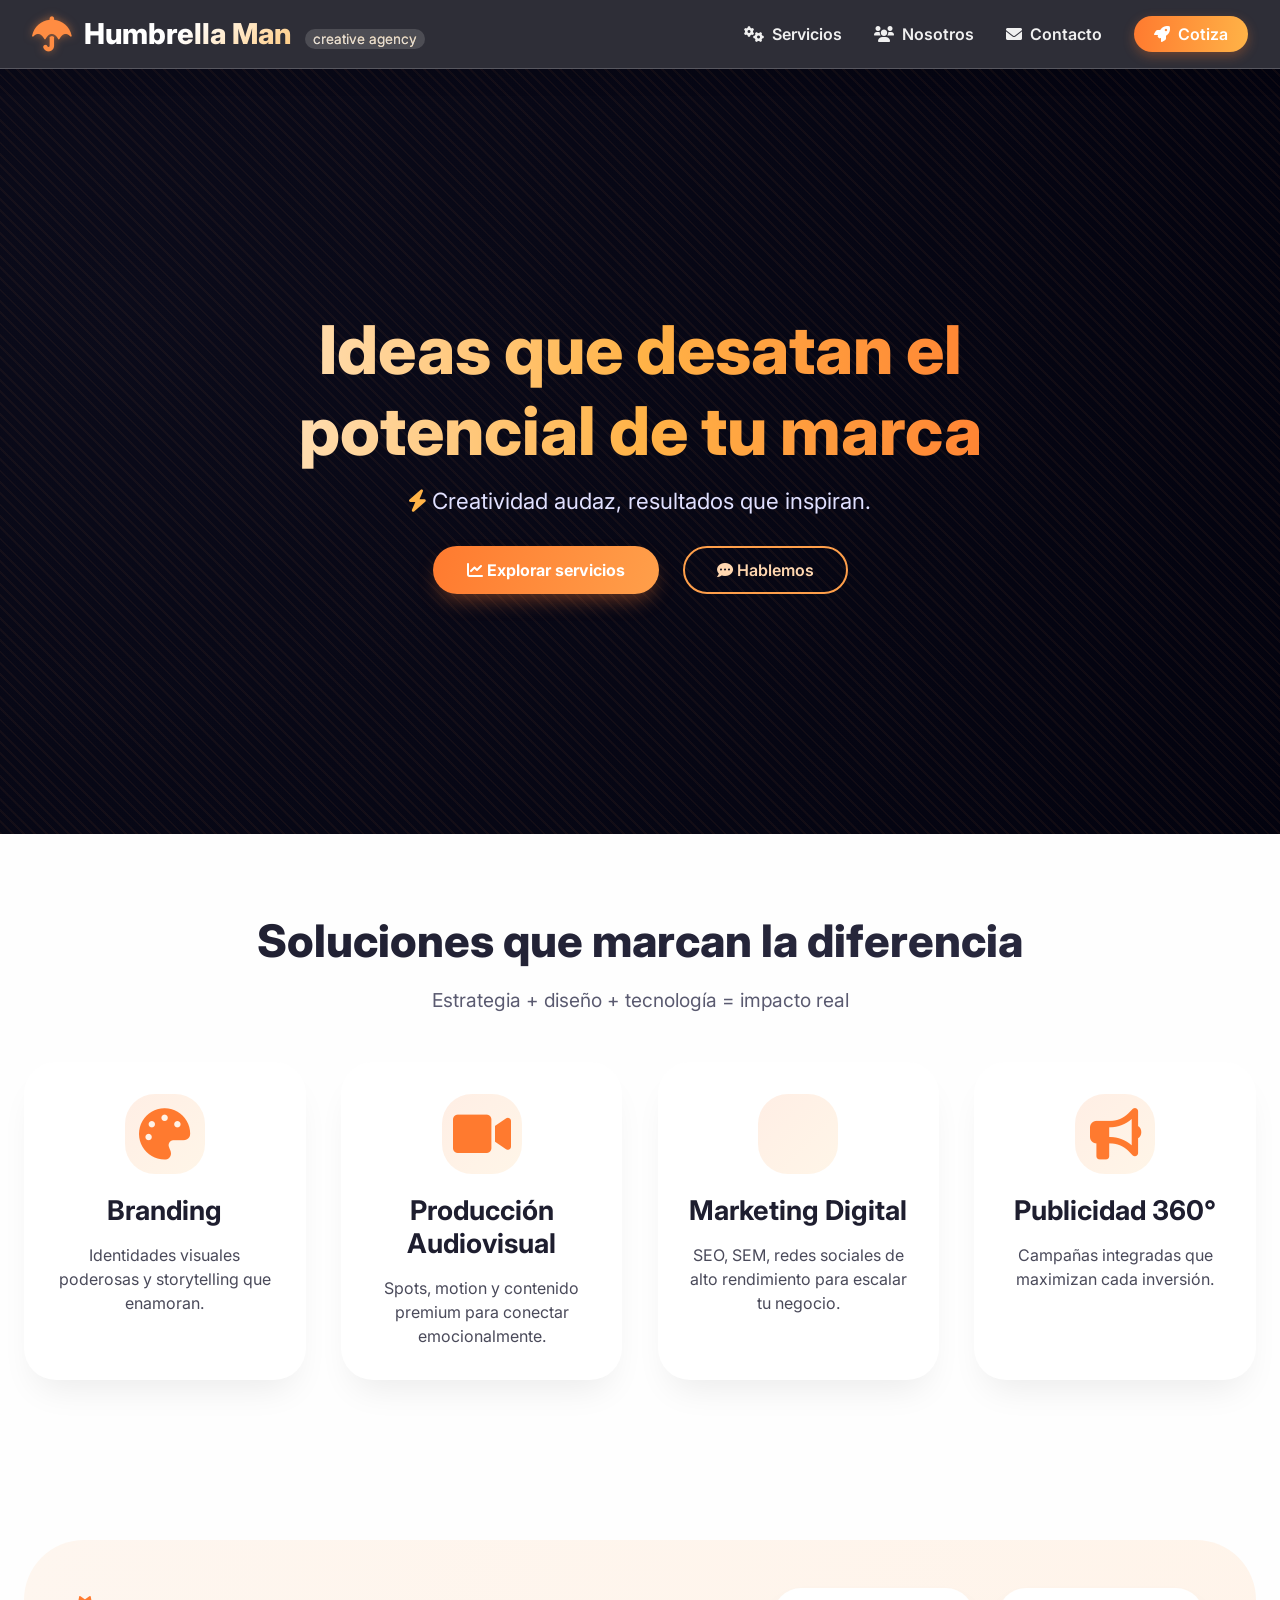
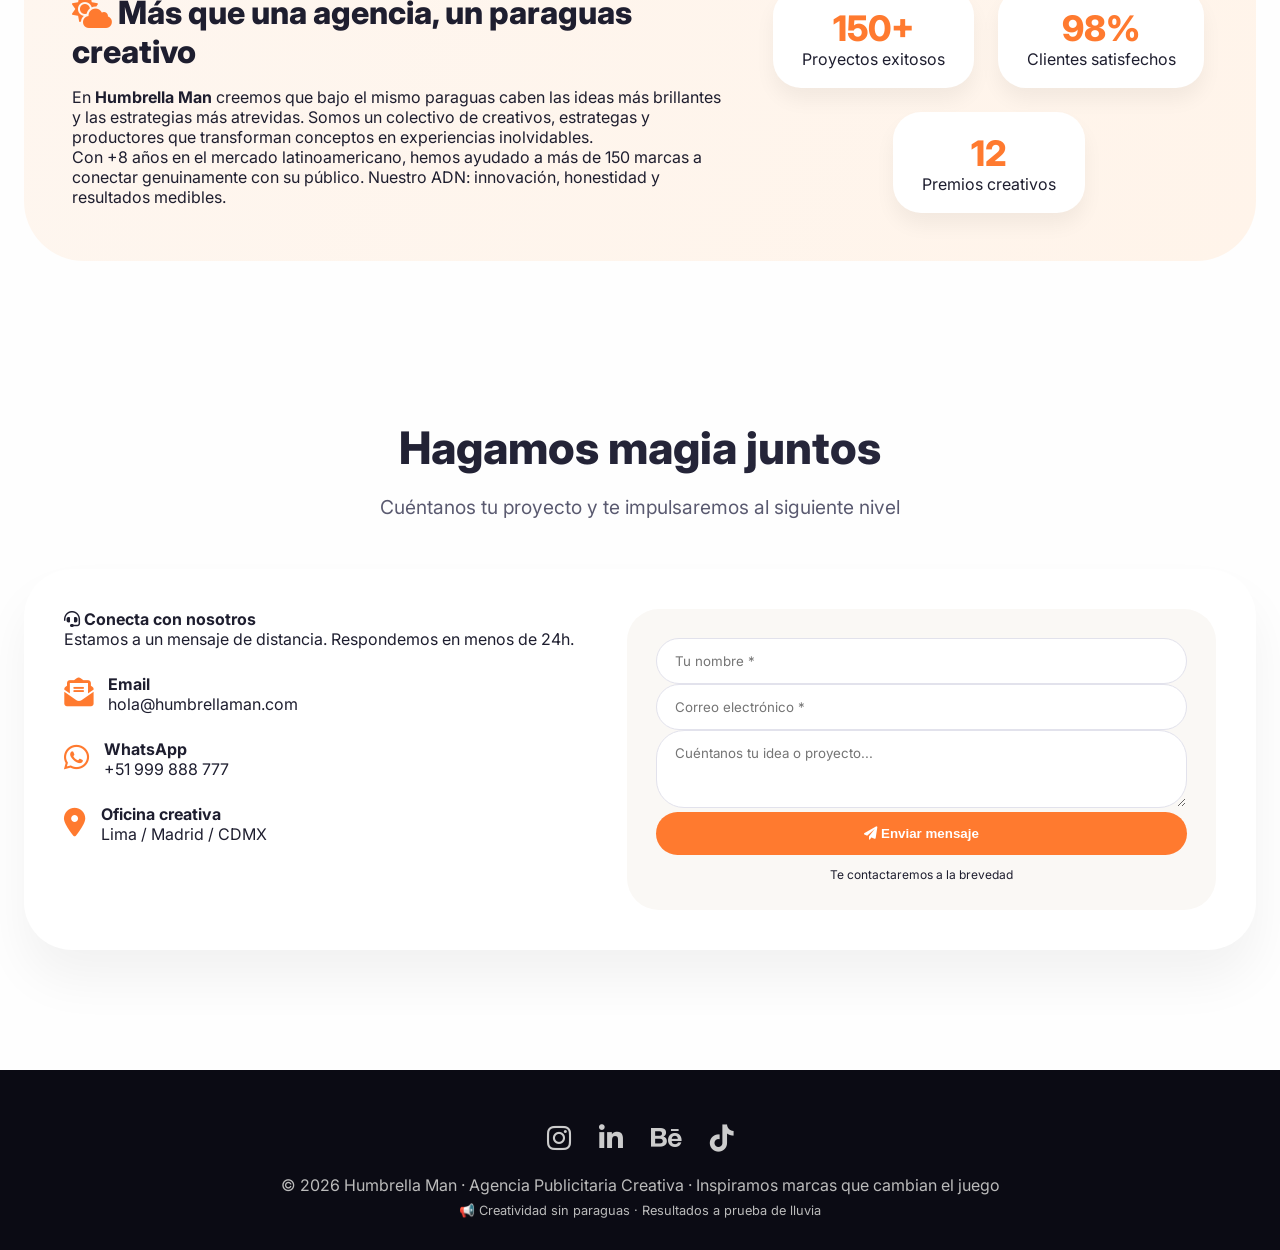
==== index.html @ 06015272 "Add files via upload" ====
<!DOCTYPE html>
<html lang="es">
<head>
  <meta charset="UTF-8">
  <meta name="viewport" content="width=device-width, initial-scale=1.0, user-scalable=yes">
  <title>Humbrella Man | Agencia Publicitaria Creativa</title>
  <!-- Google Fonts & Font Awesome 6 -->
  <link href="https://fonts.googleapis.com/css2?family=Inter:opsz,wght@14..32,300;14..32,400;14..32,600;14..32,700;14..32,800&display=swap" rel="stylesheet">
  <link rel="stylesheet" href="https://cdnjs.cloudflare.com/ajax/libs/font-awesome/6.0.0-beta3/css/all.min.css">
  <style>
    * {
      margin: 0;
      padding: 0;
      box-sizing: border-box;
    }

    body {
      font-family: 'Inter', sans-serif;
      background-color: #fefefe;
      color: #1e1e2f;
      scroll-behavior: smooth;
      overflow-x: hidden;
    }

    ::-webkit-scrollbar { width: 8px; }
    ::-webkit-scrollbar-track { background: #f1f1f1; }
    ::-webkit-scrollbar-thumb { background: #ff7a2f; border-radius: 10px; }

    /* Header flotante */
    .main-header {
      background: rgba(10, 10, 20, 0.85);
      backdrop-filter: blur(12px);
      padding: 1rem 2rem;
      position: sticky;
      top: 0;
      z-index: 1000;
      display: flex;
      justify-content: space-between;
      align-items: center;
      flex-wrap: wrap;
      box-shadow: 0 8px 20px rgba(0,0,0,0.1);
      border-bottom: 1px solid rgba(255,255,255,0.2);
    }

    .logo-area {
      display: flex;
      align-items: center;
      gap: 12px;
    }
    .logo-icon { font-size: 2.2rem; color: #ff8c42; filter: drop-shadow(0 0 4px rgba(255,140,66,0.5)); }
    .logo-area h1 {
      font-size: 1.8rem;
      font-weight: 800;
      background: linear-gradient(135deg, #FFF 30%, #ffb347 80%);
      -webkit-background-clip: text;
      background-clip: text;
      color: transparent;
    }
    .logo-area span { font-size: 0.85rem; font-weight: 400; color: #ddd; background: rgba(255,255,255,0.15); padding: 2px 8px; border-radius: 40px; margin-left: 8px; }

    .nav-links { display: flex; gap: 2rem; align-items: center; }
    .nav-links a { color: #f0f0f0; text-decoration: none; font-weight: 600; display: flex; align-items: center; gap: 8px; transition: 0.2s; }
    .nav-links a:hover { color: #ff9f4a; transform: translateY(-2px); }
    .btn-nav-contact { background: linear-gradient(95deg, #ff7a2f, #ffb347); padding: 8px 20px; border-radius: 40px; color: white !important; box-shadow: 0 4px 12px rgba(255,122,47,0.3); }

    /* Hero */
    .hero {
      position: relative;
      background: radial-gradient(circle at 10% 30%, #0b0b1a, #03030f);
      min-height: 85vh;
      display: flex;
      align-items: center;
      justify-content: center;
      text-align: center;
      overflow: hidden;
    }
    .hero .animated-bg {
      position: absolute;
      width: 100%;
      height: 100%;
      background: repeating-linear-gradient(45deg, rgba(255,140,66,0.05) 0px, rgba(255,140,66,0.05) 2px, transparent 2px, transparent 8px);
      pointer-events: none;
    }
    .hero-content { z-index: 2; max-width: 900px; padding: 2rem; }
    .hero h1 {
      font-size: 4.2rem;
      font-weight: 800;
      background: linear-gradient(to right, #FFE6C7, #FFB347, #FF7A2F);
      -webkit-background-clip: text;
      background-clip: text;
      color: transparent;
      margin-bottom: 1rem;
      animation: fadeUp 0.8s ease;
    }
    .hero p { font-size: 1.4rem; color: #e0e0ff; margin-bottom: 2rem; animation: fadeUp 0.9s ease; }
    .hero-buttons { display: flex; gap: 1.5rem; justify-content: center; flex-wrap: wrap; }
    .btn-primary {
      background: linear-gradient(105deg, #ff7a2f, #ff9f4a);
      padding: 14px 34px;
      border-radius: 50px;
      font-weight: 700;
      color: white;
      cursor: pointer;
      transition: transform 0.25s, box-shadow 0.25s;
      box-shadow: 0 10px 20px -5px rgba(255,122,47,0.4);
      text-decoration: none;
      display: inline-block;
    }
    .btn-primary:hover { transform: translateY(-5px); box-shadow: 0 20px 30px -8px rgba(255,122,47,0.6); }
    .btn-outline-light {
      background: transparent;
      border: 2px solid #ff9f4a;
      padding: 12px 32px;
      border-radius: 50px;
      font-weight: 600;
      color: #ffd7b0;
      transition: 0.2s;
      text-decoration: none;
    }
    .btn-outline-light:hover { background: rgba(255,159,74,0.15); color: white; border-color: #ffb85e; }

    /* Secciones generales */
    .section { padding: 80px 24px; max-width: 1300px; margin: 0 auto; }
    .section-title {
      font-size: 2.8rem;
      font-weight: 800;
      text-align: center;
      margin-bottom: 20px;
      background: linear-gradient(125deg, #1e1e2f, #2a2a40);
      -webkit-background-clip: text;
      background-clip: text;
      color: transparent;
    }
    .section-sub { text-align: center; max-width: 680px; margin: 0 auto 50px auto; color: #5a5a70; font-size: 1.2rem; }

    /* Tarjetas de servicios clickeables */
    .services-grid {
      display: grid;
      grid-template-columns: repeat(auto-fit, minmax(280px, 1fr));
      gap: 2.2rem;
      margin-top: 20px;
    }
    .service-card {
      background: #ffffff;
      border-radius: 32px;
      padding: 2rem 1.8rem;
      transition: all 0.3s cubic-bezier(0.2, 0.9, 0.4, 1.1);
      box-shadow: 0 20px 35px -12px rgba(0, 0, 0, 0.08);
      text-align: center;
      cursor: pointer;
      position: relative;
      overflow: hidden;
    }
    .service-card::after {
      content: "🔍 Ver más";
      position: absolute;
      bottom: -40px;
      left: 0;
      width: 100%;
      background: #ff7a2f;
      color: white;
      font-size: 0.8rem;
      font-weight: 600;
      padding: 8px;
      transition: 0.25s ease;
      text-align: center;
      opacity: 0;
    }
    .service-card:hover::after { bottom: 0; opacity: 1; }
    .service-card:hover { transform: translateY(-12px); box-shadow: 0 28px 40px -12px rgba(255, 90, 0, 0.25); border-bottom: 3px solid #ff7a2f; }
    .service-icon {
      font-size: 3.2rem;
      background: linear-gradient(135deg, #ff7a2f20, #ffb34720);
      width: 80px;
      height: 80px;
      display: flex;
      align-items: center;
      justify-content: center;
      margin: 0 auto 20px auto;
      border-radius: 30px;
      color: #ff7a2f;
    }
    .service-card h3 { font-size: 1.7rem; margin-bottom: 1rem; font-weight: 700; }
    .service-card p { color: #4a4a5a; line-height: 1.5; }

    /* Sección dinámica de contenido (Branding / Audiovisual) */
    .dynamic-case {
      background: linear-gradient(145deg, #ffffff 0%, #fff8f2 100%);
      border-radius: 60px;
      padding: 3rem 2.5rem;
      margin: 40px auto 60px;
      max-width: 1300px;
      box-shadow: 0 25px 45px -12px rgba(0, 0, 0, 0.12);
      transition: all 0.3s ease;
      scroll-margin-top: 90px;
    }
    .dynamic-header {
      display: flex;
      justify-content: space-between;
      align-items: center;
      flex-wrap: wrap;
      margin-bottom: 1rem;
    }
    .dynamic-header h2 {
      font-size: 2.4rem;
      font-weight: 800;
      background: linear-gradient(115deg, #1e1e2f, #ff7a2f);
      -webkit-background-clip: text;
      background-clip: text;
      color: transparent;
      margin: 0;
    }
    .close-case {
      background: transparent;
      border: none;
      font-size: 1.3rem;
      color: #ff7a2f;
      cursor: pointer;
      font-weight: bold;
      transition: 0.2s;
    }
    .close-case:hover { transform: scale(1.1); color: #b23c00; }
    .case-description {
      text-align: center;
      font-size: 1.15rem;
      color: #4a4a5a;
      max-width: 850px;
      margin: 1rem auto 2rem auto;
    }
    .case-grid {
      display: flex;
      flex-wrap: wrap;
      gap: 2rem;
      justify-content: center;
    }
    .case-block {
      flex: 1;
      min-width: 260px;
      background: rgba(255,255,245,0.7);
      backdrop-filter: blur(2px);
      border-radius: 40px;
      padding: 1.8rem;
      border: 1px solid rgba(255,122,47,0.2);
    }
    .case-block h3 {
      font-size: 1.6rem;
      color: #ff7a2f;
      margin-bottom: 1.2rem;
      display: flex;
      align-items: center;
      gap: 12px;
    }
    .case-block ul { list-style: none; padding: 0; }
    .case-block li {
      margin-bottom: 1rem;
      font-size: 1rem;
      color: #2c2c3a;
      display: flex;
      align-items: baseline;
      gap: 10px;
    }
    .case-block li i { color: #ff9f4a; font-size: 1rem; margin-top: 3px; }

    /* About y contacto */
    .about-modern {
      background: linear-gradient(115deg, #fef6ef 0%, #fff4ea 100%);
      border-radius: 60px;
      padding: 3rem;
      display: flex;
      flex-wrap: wrap;
      gap: 2.5rem;
      align-items: center;
      justify-content: space-between;
    }
    .about-text { flex: 1.2; }
    .about-text h3 { font-size: 2rem; font-weight: 800; margin-bottom: 1rem; }
    .about-stats { flex: 0.8; display: flex; gap: 1.5rem; flex-wrap: wrap; justify-content: center; }
    .stat-item { background: white; border-radius: 28px; padding: 1.2rem 1.8rem; text-align: center; min-width: 120px; box-shadow: 0 12px 20px rgba(0,0,0,0.05); }
    .stat-number { font-size: 2.2rem; font-weight: 800; color: #ff7a2f; }

    .contact-card {
      background: #ffffff;
      border-radius: 48px;
      box-shadow: 0 30px 50px rgba(0,0,0,0.05);
      padding: 2.5rem;
      display: flex;
      flex-wrap: wrap;
      gap: 2rem;
      margin-top: 30px;
    }
    .contact-info { flex: 1; }
    .contact-detail { display: flex; align-items: center; gap: 15px; margin: 25px 0; }
    .contact-detail i { font-size: 1.8rem; color: #ff7a2f; }
    .contact-form { flex: 1; background: #faf8f5; padding: 1.8rem; border-radius: 32px; }
    .input-group input, .input-group textarea { width: 100%; padding: 14px 18px; border: 1px solid #e2e2ec; border-radius: 60px; font-family: 'Inter', sans-serif; }
    .input-group textarea { border-radius: 28px; }
    .btn-submit { background: #ff7a2f; border: none; width: 100%; padding: 14px; border-radius: 60px; font-weight: bold; color: white; cursor: pointer; transition: 0.2s; }
    .btn-submit:hover { background: #e56218; }

    .footer { background: #0b0b14; color: #bbb; text-align: center; padding: 2rem; margin-top: 40px; }
    .social-icons { display: flex; justify-content: center; gap: 28px; margin: 20px 0; }
    .social-icons a { color: #ccc; font-size: 1.7rem; transition: 0.2s; }
    .social-icons a:hover { color: #ff7a2f; transform: translateY(-5px); }

    @keyframes fadeUp { from { opacity: 0; transform: translateY(30px); } to { opacity: 1; transform: translateY(0); } }
    @media (max-width: 800px) {
      .main-header { flex-direction: column; gap: 12px; }
      .hero h1 { font-size: 2.6rem; }
      .section-title { font-size: 2.2rem; }
      .dynamic-case { padding: 1.8rem; }
    }
  </style>
</head>
<body>

<header class="main-header">
  <div class="logo-area">
    <i class="fas fa-umbrella logo-icon"></i>
    <h1>Humbrella Man <span>creative agency</span></h1>
  </div>
  <div class="nav-links">
    <a href="#servicios"><i class="fas fa-cogs"></i> Servicios</a>
    <a href="#nosotros"><i class="fas fa-users"></i> Nosotros</a>
    <a href="#contacto"><i class="fas fa-envelope"></i> Contacto</a>
    <a href="#contacto" class="btn-nav-contact"><i class="fas fa-rocket"></i> Cotiza</a>
  </div>
</header>

<section class="hero">
  <div class="animated-bg"></div>
  <div class="hero-content">
    <h1>Ideas que <span class="highlight">desatan</span> el potencial de tu marca</h1>
    <p><i class="fas fa-bolt" style="color:#ffb347;"></i> Creatividad audaz, resultados que inspiran.</p>
    <div class="hero-buttons">
      <a href="#servicios" class="btn-primary" id="explorarServiciosBtn"><i class="fas fa-chart-line"></i> Explorar servicios</a>
      <a href="#contacto" class="btn-outline-light"><i class="fas fa-comment-dots"></i> Hablemos</a>
    </div>
  </div>
</section>

<section id="servicios" class="section">
  <h2 class="section-title">Soluciones que marcan la diferencia</h2>
  <div class="section-sub">Estrategia + diseño + tecnología = impacto real</div>
  <div class="services-grid">
    <div class="service-card" data-case="branding">
      <div class="service-icon"><i class="fas fa-palette"></i></div>
      <h3>Branding</h3>
      <p>Identidades visuales poderosas y storytelling que enamoran.</p>
    </div>
    <div class="service-card" data-case="audiovisual">
      <div class="service-icon"><i class="fas fa-video"></i></div>
      <h3>Producción Audiovisual</h3>
      <p>Spots, motion y contenido premium para conectar emocionalmente.</p>
    </div>
    <div class="service-card" data-case="audiovisual">
      <div class="service-icon"><i class="fas fa-chart-simple"></i></div>
      <h3>Marketing Digital</h3>
      <p>SEO, SEM, redes sociales de alto rendimiento para escalar tu negocio.</p>
    </div>
    <div class="service-card" data-case="audiovisual">
      <div class="service-icon"><i class="fas fa-bullhorn"></i></div>
      <h3>Publicidad 360°</h3>
      <p>Campañas integradas que maximizan cada inversión.</p>
    </div>
  </div>
</section>

<!-- Sección dinámica: muestra Branding o Audiovisual según clic -->
<div id="dynamicCaseSection" class="dynamic-case" style="display: none;">
  <div class="dynamic-header">
    <h2 id="dynamicTitle">Branding</h2>
    <button class="close-case" id="closeDynamicBtn"><i class="fas fa-times-circle"></i> Cerrar</button>
  </div>
  <div id="dynamicContent"></div>
</div>

<section id="nosotros" class="section">
  <div class="about-modern">
    <div class="about-text">
      <h3><i class="fas fa-cloud-sun" style="color:#ff7a2f;"></i> Más que una agencia, un paraguas creativo</h3>
      <p>En <strong>Humbrella Man</strong> creemos que bajo el mismo paraguas caben las ideas más brillantes y las estrategias más atrevidas. Somos un colectivo de creativos, estrategas y productores que transforman conceptos en experiencias inolvidables.</p>
      <p>Con +8 años en el mercado latinoamericano, hemos ayudado a más de 150 marcas a conectar genuinamente con su público. Nuestro ADN: innovación, honestidad y resultados medibles.</p>
    </div>
    <div class="about-stats">
      <div class="stat-item"><div class="stat-number">150+</div><div>Proyectos exitosos</div></div>
      <div class="stat-item"><div class="stat-number">98%</div><div>Clientes satisfechos</div></div>
      <div class="stat-item"><div class="stat-number">12</div><div>Premios creativos</div></div>
    </div>
  </div>
</section>

<section id="contacto" class="section">
  <h2 class="section-title">Hagamos magia juntos</h2>
  <div class="section-sub">Cuéntanos tu proyecto y te impulsaremos al siguiente nivel</div>
  <div class="contact-card">
    <div class="contact-info">
      <h4><i class="fas fa-headset"></i> Conecta con nosotros</h4>
      <p>Estamos a un mensaje de distancia. Respondemos en menos de 24h.</p>
      <div class="contact-detail"><i class="fas fa-envelope-open-text"></i><div><strong>Email</strong><br>hola@humbrellaman.com</div></div>
      <div class="contact-detail"><i class="fab fa-whatsapp"></i><div><strong>WhatsApp</strong><br>+51 999 888 777</div></div>
      <div class="contact-detail"><i class="fas fa-map-marker-alt"></i><div><strong>Oficina creativa</strong><br>Lima / Madrid / CDMX</div></div>
    </div>
    <div class="contact-form">
      <form id="contactForm" action="#" method="post">
        <div class="input-group"><input type="text" placeholder="Tu nombre *" required></div>
        <div class="input-group"><input type="email" placeholder="Correo electrónico *" required></div>
        <div class="input-group"><textarea rows="3" placeholder="Cuéntanos tu idea o proyecto..."></textarea></div>
        <button type="submit" class="btn-submit"><i class="fas fa-paper-plane"></i> Enviar mensaje</button>
        <p style="font-size: 0.75rem; margin-top: 12px; text-align: center;">Te contactaremos a la brevedad</p>
      </form>
    </div>
  </div>
</section>

<footer class="footer">
  <div class="social-icons">
    <a href="#" aria-label="Instagram"><i class="fab fa-instagram"></i></a>
    <a href="#" aria-label="LinkedIn"><i class="fab fa-linkedin-in"></i></a>
    <a href="#" aria-label="Behance"><i class="fab fa-behance"></i></a>
    <a href="#" aria-label="TikTok"><i class="fab fa-tiktok"></i></a>
  </div>
  <p>© 2026 Humbrella Man · Agencia Publicitaria Creativa · Inspiramos marcas que cambian el juego</p>
  <p style="margin-top: 8px; font-size: 0.8rem;">📢 Creatividad sin paraguas · Resultados a prueba de lluvia</p>
</footer>

<script>
  // Contenido de Branding (nuevo caso)
  const brandingHTML = `
    <div class="case-grid">
      <div class="case-block">
        <h3><i class="fas fa-paintbrush"></i> Identidad que trasciende</h3>
        <ul>
          <li><i class="fas fa-check-circle"></i> <strong>Identidades visuales poderosas:</strong> sistemas gráficos coherentes que reflejan la esencia de la marca y generan reconocimiento inmediato.</li>
          <li><i class="fas fa-book-open"></i> <strong>Storytelling que conecta:</strong> relatos que dan vida a la marca y crean vínculos emocionales duraderos con los consumidores.</li>
          <li><i class="fas fa-mobile-alt"></i> <strong>Consistencia multiplataforma:</strong> identidad sólida en todos los canales: digital, físico y audiovisual.</li>
          <li><i class="fas fa-chart-line"></i> <strong>Diferenciación competitiva:</strong> posicionamiento claro que distingue la marca frente a la competencia.</li>
        </ul>
      </div>
      <div class="case-block">
        <h3><i class="fas fa-rocket"></i> Estrategia de marca</h3>
        <ul>
          <li><i class="fas fa-brain"></i> Construimos desde el naming hasta la personalidad de marca.</li>
          <li><i class="fas fa-chart-pie"></i> Investigación de mercado para conectar con el público objetivo.</li>
          <li><i class="fas fa-hand-sparkles"></i> Branding emocional que fideliza y convierte.</li>
          <li><i class="fas fa-globe"></i> Guías de marca para mantener la coherencia en cada punto de contacto.</li>
        </ul>
      </div>
    </div>
    <p style="text-align: center; margin-top: 1.5rem; font-style: italic; color:#ff7a2f;"><i class="fas fa-heart"></i> En Humbrella Man, tu marca no solo se ve, se siente.</p>
  `;

  // Contenido de Audiovisual (el original mejorado)
  const audiovisualHTML = `
    <div class="case-grid">
      <div class="case-block">
        <h3><i class="fas fa-microchip"></i> Cómo funcionan</h3>
        <ul>
          <li><i class="fas fa-lightbulb"></i> <strong>Conceptualización creativa:</strong> partimos de una idea estratégica que conecta con la esencia de la marca y emociones del consumidor.</li>
          <li><i class="fas fa-camera"></i> <strong>Producción profesional:</strong> recursos técnicos de alta calidad —cámaras, iluminación, edición digital— para resultados atractivos.</li>
          <li><i class="fas fa-book-open"></i> <strong>Narrativa visual:</strong> cada pieza audiovisual cuenta una historia que transmite valores, beneficios y personalidad.</li>
          <li><i class="fas fa-share-alt"></i> <strong>Adaptación multiplataforma:</strong> diseñado para TV, redes sociales, plataformas digitales y espacios físicos.</li>
        </ul>
      </div>
      <div class="case-block">
        <h3><i class="fas fa-chart-line"></i> Impacto en la propaganda</h3>
        <ul>
          <li><i class="fas fa-brain"></i> <strong>Mayor recordación:</strong> los mensajes audiovisuales generan impacto emocional más fuerte.</li>
          <li><i class="fas fa-hand-sparkles"></i> <strong>Persuasión efectiva:</strong> combinación de imágenes, música y voz influye en la decisión de compra.</li>
          <li><i class="fas fa-fire"></i> <strong>Viralidad:</strong> en la era digital, un buen spot puede convertirse en tendencia y multiplicar alcance.</li>
          <li><i class="fas fa-flag-checkered"></i> <strong>Construcción de identidad:</strong> refuerzan la personalidad de la marca y la diferencian de la competencia.</li>
        </ul>
      </div>
    </div>
    <p style="text-align: center; margin-top: 1.5rem;"><i class="fas fa-film"></i> El poder del movimiento: emociona, convence, perdura.</p>
  `;

  const dynamicSection = document.getElementById('dynamicCaseSection');
  const dynamicTitle = document.getElementById('dynamicTitle');
  const dynamicContent = document.getElementById('dynamicContent');
  const closeBtn = document.getElementById('closeDynamicBtn');

  function showCase(caseType) {
    if (caseType === 'branding') {
      dynamicTitle.innerHTML = '<i class="fas fa-palette"></i> Branding: Construcción de identidad';
      dynamicContent.innerHTML = brandingHTML;
    } else {
      dynamicTitle.innerHTML = '<i class="fas fa-video"></i> Producciones Audiovisuales en la Publicidad';
      dynamicContent.innerHTML = audiovisualHTML;
    }
    if (dynamicSection.style.display === 'none' || dynamicSection.style.display === '') {
      dynamicSection.style.display = 'block';
    }
    dynamicSection.scrollIntoView({ behavior: 'smooth', block: 'start' });
  }

  // Eventos para tarjetas de servicio
  const cards = document.querySelectorAll('.service-card');
  cards.forEach(card => {
    card.addEventListener('click', (e) => {
      const caseValue = card.getAttribute('data-case');
      if (caseValue === 'branding') {
        showCase('branding');
      } else {
        showCase('audiovisual');  // tanto audiovisual como marketing digital y publicidad llevan al mismo contenido
      }
    });
  });

  // Botón "Explorar servicios" del Hero: muestra audiovisual por defecto (como preview destacado)
  const explorarBtn = document.getElementById('explorarServiciosBtn');
  if (explorarBtn) {
    explorarBtn.addEventListener('click', (e) => {
      e.preventDefault();
      showCase('audiovisual');
    });
  }

  // Cerrar sección dinámica
  if (closeBtn) {
    closeBtn.addEventListener('click', () => {
      dynamicSection.style.display = 'none';
    });
  }

  // Smooth scroll a secciones internas (evitar conflictos)
  document.querySelectorAll('a[href^="#"]:not(#explorarServiciosBtn)').forEach(anchor => {
    anchor.addEventListener('click', function(e) {
      const targetId = this.getAttribute('href');
      if (targetId === "#" || targetId === "") return;
      const targetElement = document.querySelector(targetId);
      if (targetElement) {
        e.preventDefault();
        targetElement.scrollIntoView({ behavior: 'smooth', block: 'start' });
      }
    });
  });

  // Formulario demo
  const form = document.getElementById('contactForm');
  if (form) {
    form.addEventListener('submit', function(e) {
      e.preventDefault();
      const btn = form.querySelector('.btn-submit');
      const originalText = btn.innerHTML;
      btn.innerHTML = '<i class="fas fa-spinner fa-pulse"></i> Enviando...';
      setTimeout(() => {
        btn.innerHTML = '<i class="fas fa-check-circle"></i> ¡Mensaje enviado!';
        form.reset();
        setTimeout(() => { btn.innerHTML = originalText; }, 2500);
      }, 800);
    });
  }
</script>
</body>
</html>
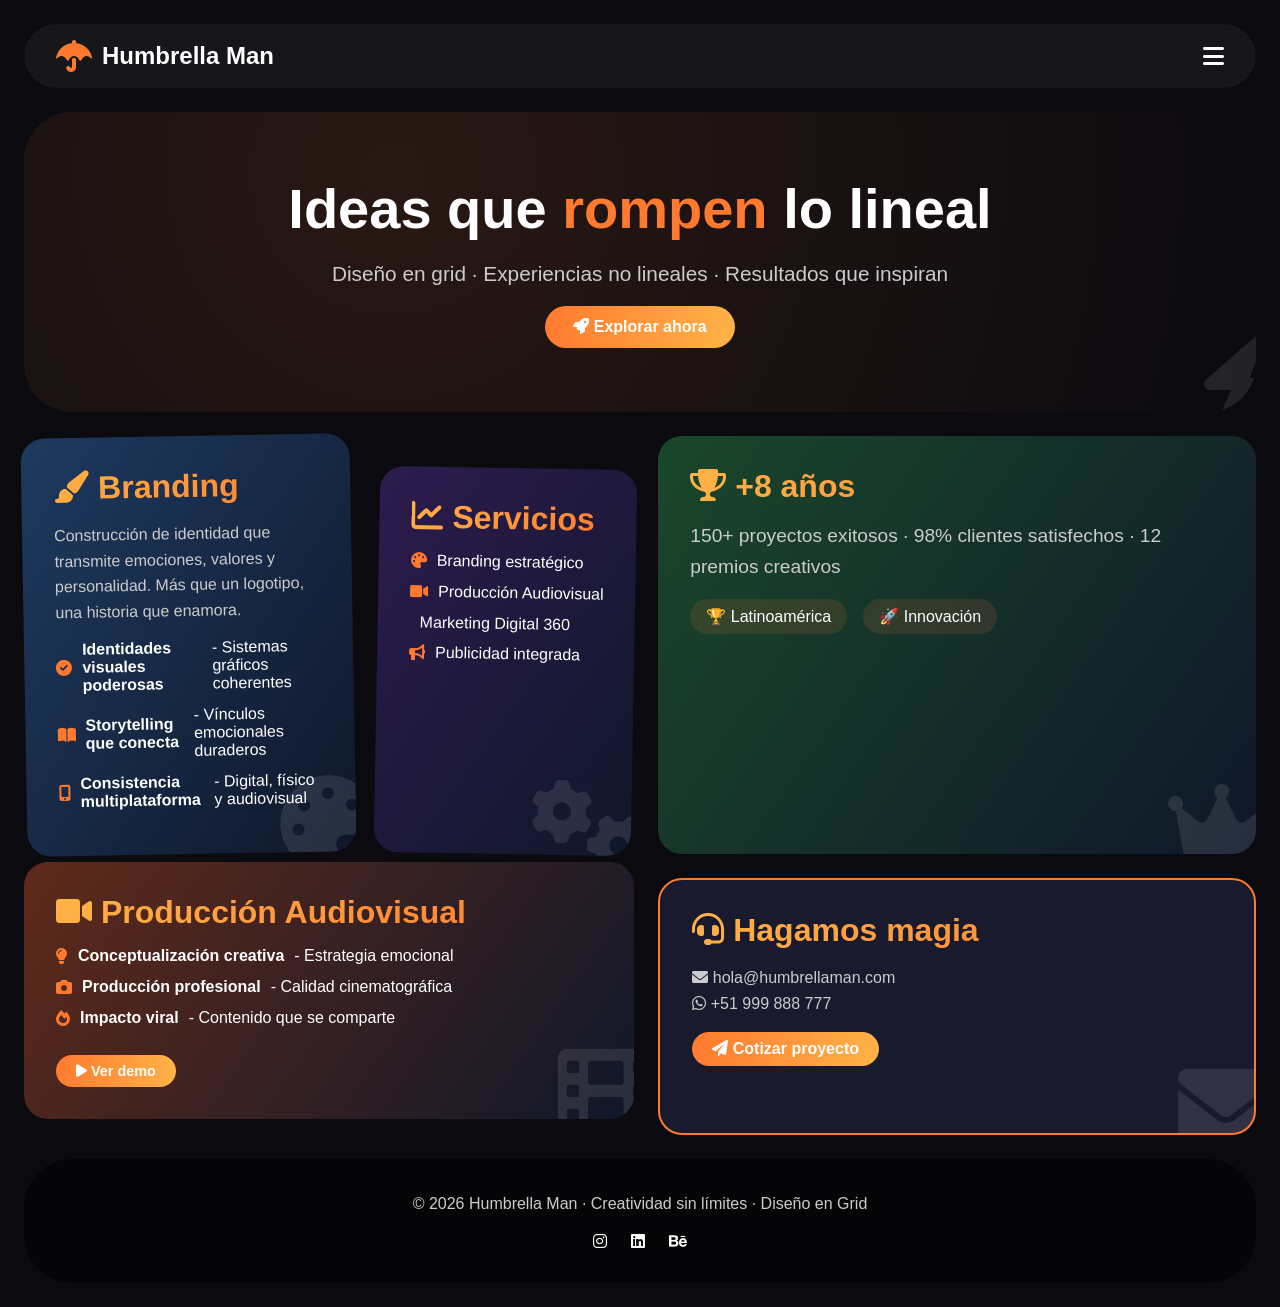
==== commit b83151a3: "Add files via upload" ====
--- a/index.html
+++ b/index.html
@@ -2,11 +2,8 @@
 <html lang="es">
 <head>
   <meta charset="UTF-8">
-  <meta name="viewport" content="width=device-width, initial-scale=1.0, user-scalable=yes">
-  <title>Humbrella Man | Agencia Publicitaria Creativa</title>
-  <!-- Google Fonts & Font Awesome 6 -->
-  <link href="https://fonts.googleapis.com/css2?family=Inter:opsz,wght@14..32,300;14..32,400;14..32,600;14..32,700;14..32,800&display=swap" rel="stylesheet">
-  <link rel="stylesheet" href="https://cdnjs.cloudflare.com/ajax/libs/font-awesome/6.0.0-beta3/css/all.min.css">
+  <meta name="viewport" content="width=device-width, initial-scale=1.0">
+  <title>Humbrella Man </title>
   <style>
     * {
       margin: 0;
@@ -16,540 +13,191 @@
 
     body {
       font-family: 'Inter', sans-serif;
-      background-color: #fefefe;
-      color: #1e1e2f;
-      scroll-behavior: smooth;
-      overflow-x: hidden;
-    }
-
-    ::-webkit-scrollbar { width: 8px; }
-    ::-webkit-scrollbar-track { background: #f1f1f1; }
-    ::-webkit-scrollbar-thumb { background: #ff7a2f; border-radius: 10px; }
-
-    /* Header flotante */
-    .main-header {
-      background: rgba(10, 10, 20, 0.85);
-      backdrop-filter: blur(12px);
-      padding: 1rem 2rem;
-      position: sticky;
-      top: 0;
-      z-index: 1000;
-      display: flex;
-      justify-content: space-between;
-      align-items: center;
-      flex-wrap: wrap;
-      box-shadow: 0 8px 20px rgba(0,0,0,0.1);
-      border-bottom: 1px solid rgba(255,255,255,0.2);
-    }
-
-    .logo-area {
-      display: flex;
-      align-items: center;
-      gap: 12px;
-    }
-    .logo-icon { font-size: 2.2rem; color: #ff8c42; filter: drop-shadow(0 0 4px rgba(255,140,66,0.5)); }
-    .logo-area h1 {
-      font-size: 1.8rem;
-      font-weight: 800;
-      background: linear-gradient(135deg, #FFF 30%, #ffb347 80%);
-      -webkit-background-clip: text;
-      background-clip: text;
-      color: transparent;
-    }
-    .logo-area span { font-size: 0.85rem; font-weight: 400; color: #ddd; background: rgba(255,255,255,0.15); padding: 2px 8px; border-radius: 40px; margin-left: 8px; }
-
-    .nav-links { display: flex; gap: 2rem; align-items: center; }
-    .nav-links a { color: #f0f0f0; text-decoration: none; font-weight: 600; display: flex; align-items: center; gap: 8px; transition: 0.2s; }
-    .nav-links a:hover { color: #ff9f4a; transform: translateY(-2px); }
-    .btn-nav-contact { background: linear-gradient(95deg, #ff7a2f, #ffb347); padding: 8px 20px; border-radius: 40px; color: white !important; box-shadow: 0 4px 12px rgba(255,122,47,0.3); }
-
-    /* Hero */
-    .hero {
-      position: relative;
-      background: radial-gradient(circle at 10% 30%, #0b0b1a, #03030f);
-      min-height: 85vh;
-      display: flex;
-      align-items: center;
-      justify-content: center;
-      text-align: center;
-      overflow: hidden;
-    }
-    .hero .animated-bg {
-      position: absolute;
-      width: 100%;
-      height: 100%;
-      background: repeating-linear-gradient(45deg, rgba(255,140,66,0.05) 0px, rgba(255,140,66,0.05) 2px, transparent 2px, transparent 8px);
-      pointer-events: none;
-    }
-    .hero-content { z-index: 2; max-width: 900px; padding: 2rem; }
-    .hero h1 {
-      font-size: 4.2rem;
-      font-weight: 800;
-      background: linear-gradient(to right, #FFE6C7, #FFB347, #FF7A2F);
-      -webkit-background-clip: text;
-      background-clip: text;
-      color: transparent;
-      margin-bottom: 1rem;
-      animation: fadeUp 0.8s ease;
-    }
-    .hero p { font-size: 1.4rem; color: #e0e0ff; margin-bottom: 2rem; animation: fadeUp 0.9s ease; }
-    .hero-buttons { display: flex; gap: 1.5rem; justify-content: center; flex-wrap: wrap; }
-    .btn-primary {
-      background: linear-gradient(105deg, #ff7a2f, #ff9f4a);
-      padding: 14px 34px;
-      border-radius: 50px;
-      font-weight: 700;
+      background: #0a0a0f;
       color: white;
-      cursor: pointer;
-      transition: transform 0.25s, box-shadow 0.25s;
-      box-shadow: 0 10px 20px -5px rgba(255,122,47,0.4);
-      text-decoration: none;
-      display: inline-block;
-    }
-    .btn-primary:hover { transform: translateY(-5px); box-shadow: 0 20px 30px -8px rgba(255,122,47,0.6); }
-    .btn-outline-light {
-      background: transparent;
-      border: 2px solid #ff9f4a;
-      padding: 12px 32px;
-      border-radius: 50px;
-      font-weight: 600;
-      color: #ffd7b0;
-      transition: 0.2s;
-      text-decoration: none;
-    }
-    .btn-outline-light:hover { background: rgba(255,159,74,0.15); color: white; border-color: #ffb85e; }
-
-    /* Secciones generales */
-    .section { padding: 80px 24px; max-width: 1300px; margin: 0 auto; }
-    .section-title {
-      font-size: 2.8rem;
-      font-weight: 800;
-      text-align: center;
-      margin-bottom: 20px;
-      background: linear-gradient(125deg, #1e1e2f, #2a2a40);
-      -webkit-background-clip: text;
-      background-clip: text;
-      color: transparent;
-    }
-    .section-sub { text-align: center; max-width: 680px; margin: 0 auto 50px auto; color: #5a5a70; font-size: 1.2rem; }
-
-    /* Tarjetas de servicios clickeables */
-    .services-grid {
+    }
+
+    
+    .master-grid {
       display: grid;
-      grid-template-columns: repeat(auto-fit, minmax(280px, 1fr));
-      gap: 2.2rem;
-      margin-top: 20px;
-    }
-    .service-card {
-      background: #ffffff;
-      border-radius: 32px;
-      padding: 2rem 1.8rem;
-      transition: all 0.3s cubic-bezier(0.2, 0.9, 0.4, 1.1);
-      box-shadow: 0 20px 35px -12px rgba(0, 0, 0, 0.08);
-      text-align: center;
-      cursor: pointer;
+      grid-template-areas: 
+        "header header header header"
+        "hero hero hero hero"
+        "branding servicios destacado destacado"
+        "audiovisual audiovisual contacto contacto"
+        "footer footer footer footer";
+      gap: 1.5rem;
+      padding: 1.5rem;
+      max-width: 1400px;
+      margin: 0 auto;
+    }
+
+    /* Tarjetas con ángulos y posiciones distintas */
+    .grid-card {
+      background: linear-gradient(135deg, #1a1a2e, #16213e);
+      border-radius: 24px;
+      padding: 2rem;
+      transition: all 0.4s cubic-bezier(0.2, 0.9, 0.4, 1.1);
       position: relative;
       overflow: hidden;
     }
-    .service-card::after {
-      content: "🔍 Ver más";
+
+    .grid-card:hover {
+      transform: translateY(-8px) rotate(1deg);
+      box-shadow: 0 20px 40px rgba(255, 122, 47, 0.2);
+    }
+
+    /* Áreas específicas */
+    .header-area { grid-area: header; background: rgba(255,255,255,0.05); backdrop-filter: blur(10px); border-radius: 60px; padding: 1rem 2rem; display: flex; justify-content: space-between; align-items: center; }
+    .hero-area { grid-area: hero; background: radial-gradient(circle at 30% 20%, #ff7a2f20, #0a0a0f); border-radius: 48px; text-align: center; padding: 4rem; }
+    .branding-area { grid-area: branding; background: linear-gradient(125deg, #1e3a5f, #0f172a); transform: rotate(-1deg); }
+    .servicios-area { grid-area: servicios; background: linear-gradient(125deg, #2d1b4e, #0f172a); transform: rotate(1deg); margin-top: 2rem; }
+    .destacado-area { grid-area: destacado; background: linear-gradient(125deg, #1a472a, #0f172a); }
+    .audiovisual-area { grid-area: audiovisual; background: linear-gradient(125deg, #5f2a1a, #0f172a); transform: translateY(-1rem); }
+    .contacto-area { grid-area: contacto; background: #1a1a2e; border: 2px solid #ff7a2f; }
+    .footer-area { grid-area: footer; text-align: center; padding: 2rem; background: rgba(0,0,0,0.5); border-radius: 48px; }
+
+    /* Elementos flotantes y decoración */
+    .floating-icon {
       position: absolute;
-      bottom: -40px;
-      left: 0;
-      width: 100%;
-      background: #ff7a2f;
+      font-size: 6rem;
+      opacity: 0.1;
+      bottom: -20px;
+      right: -20px;
+      pointer-events: none;
+    }
+
+    h2 { font-size: 2rem; margin-bottom: 1rem; background: linear-gradient(135deg, #ffb347, #ff7a2f); -webkit-background-clip: text; background-clip: text; color: transparent; }
+    h3 { font-size: 1.5rem; margin-bottom: 1rem; color: #ffb347; }
+    p { line-height: 1.6; color: #ccc; }
+    ul { list-style: none; margin-top: 1rem; }
+    li { margin: 0.8rem 0; display: flex; align-items: center; gap: 10px; }
+    li i { color: #ff7a2f; }
+
+    .btn-grid {
+      display: inline-block;
+      background: linear-gradient(95deg, #ff7a2f, #ffb347);
+      padding: 12px 28px;
+      border-radius: 40px;
+      text-decoration: none;
       color: white;
-      font-size: 0.8rem;
-      font-weight: 600;
-      padding: 8px;
-      transition: 0.25s ease;
-      text-align: center;
-      opacity: 0;
-    }
-    .service-card:hover::after { bottom: 0; opacity: 1; }
-    .service-card:hover { transform: translateY(-12px); box-shadow: 0 28px 40px -12px rgba(255, 90, 0, 0.25); border-bottom: 3px solid #ff7a2f; }
-    .service-icon {
-      font-size: 3.2rem;
-      background: linear-gradient(135deg, #ff7a2f20, #ffb34720);
-      width: 80px;
-      height: 80px;
-      display: flex;
-      align-items: center;
-      justify-content: center;
-      margin: 0 auto 20px auto;
-      border-radius: 30px;
-      color: #ff7a2f;
-    }
-    .service-card h3 { font-size: 1.7rem; margin-bottom: 1rem; font-weight: 700; }
-    .service-card p { color: #4a4a5a; line-height: 1.5; }
-
-    /* Sección dinámica de contenido (Branding / Audiovisual) */
-    .dynamic-case {
-      background: linear-gradient(145deg, #ffffff 0%, #fff8f2 100%);
-      border-radius: 60px;
-      padding: 3rem 2.5rem;
-      margin: 40px auto 60px;
-      max-width: 1300px;
-      box-shadow: 0 25px 45px -12px rgba(0, 0, 0, 0.12);
-      transition: all 0.3s ease;
-      scroll-margin-top: 90px;
-    }
-    .dynamic-header {
-      display: flex;
-      justify-content: space-between;
-      align-items: center;
-      flex-wrap: wrap;
-      margin-bottom: 1rem;
-    }
-    .dynamic-header h2 {
-      font-size: 2.4rem;
-      font-weight: 800;
-      background: linear-gradient(115deg, #1e1e2f, #ff7a2f);
-      -webkit-background-clip: text;
-      background-clip: text;
-      color: transparent;
-      margin: 0;
-    }
-    .close-case {
-      background: transparent;
-      border: none;
-      font-size: 1.3rem;
-      color: #ff7a2f;
-      cursor: pointer;
       font-weight: bold;
-      transition: 0.2s;
-    }
-    .close-case:hover { transform: scale(1.1); color: #b23c00; }
-    .case-description {
-      text-align: center;
-      font-size: 1.15rem;
-      color: #4a4a5a;
-      max-width: 850px;
-      margin: 1rem auto 2rem auto;
-    }
-    .case-grid {
-      display: flex;
-      flex-wrap: wrap;
-      gap: 2rem;
-      justify-content: center;
-    }
-    .case-block {
-      flex: 1;
-      min-width: 260px;
-      background: rgba(255,255,245,0.7);
-      backdrop-filter: blur(2px);
-      border-radius: 40px;
-      padding: 1.8rem;
-      border: 1px solid rgba(255,122,47,0.2);
-    }
-    .case-block h3 {
-      font-size: 1.6rem;
-      color: #ff7a2f;
-      margin-bottom: 1.2rem;
-      display: flex;
-      align-items: center;
-      gap: 12px;
-    }
-    .case-block ul { list-style: none; padding: 0; }
-    .case-block li {
-      margin-bottom: 1rem;
-      font-size: 1rem;
-      color: #2c2c3a;
-      display: flex;
-      align-items: baseline;
-      gap: 10px;
-    }
-    .case-block li i { color: #ff9f4a; font-size: 1rem; margin-top: 3px; }
-
-    /* About y contacto */
-    .about-modern {
-      background: linear-gradient(115deg, #fef6ef 0%, #fff4ea 100%);
-      border-radius: 60px;
-      padding: 3rem;
-      display: flex;
-      flex-wrap: wrap;
-      gap: 2.5rem;
-      align-items: center;
-      justify-content: space-between;
-    }
-    .about-text { flex: 1.2; }
-    .about-text h3 { font-size: 2rem; font-weight: 800; margin-bottom: 1rem; }
-    .about-stats { flex: 0.8; display: flex; gap: 1.5rem; flex-wrap: wrap; justify-content: center; }
-    .stat-item { background: white; border-radius: 28px; padding: 1.2rem 1.8rem; text-align: center; min-width: 120px; box-shadow: 0 12px 20px rgba(0,0,0,0.05); }
-    .stat-number { font-size: 2.2rem; font-weight: 800; color: #ff7a2f; }
-
-    .contact-card {
-      background: #ffffff;
-      border-radius: 48px;
-      box-shadow: 0 30px 50px rgba(0,0,0,0.05);
-      padding: 2.5rem;
-      display: flex;
-      flex-wrap: wrap;
-      gap: 2rem;
-      margin-top: 30px;
-    }
-    .contact-info { flex: 1; }
-    .contact-detail { display: flex; align-items: center; gap: 15px; margin: 25px 0; }
-    .contact-detail i { font-size: 1.8rem; color: #ff7a2f; }
-    .contact-form { flex: 1; background: #faf8f5; padding: 1.8rem; border-radius: 32px; }
-    .input-group input, .input-group textarea { width: 100%; padding: 14px 18px; border: 1px solid #e2e2ec; border-radius: 60px; font-family: 'Inter', sans-serif; }
-    .input-group textarea { border-radius: 28px; }
-    .btn-submit { background: #ff7a2f; border: none; width: 100%; padding: 14px; border-radius: 60px; font-weight: bold; color: white; cursor: pointer; transition: 0.2s; }
-    .btn-submit:hover { background: #e56218; }
-
-    .footer { background: #0b0b14; color: #bbb; text-align: center; padding: 2rem; margin-top: 40px; }
-    .social-icons { display: flex; justify-content: center; gap: 28px; margin: 20px 0; }
-    .social-icons a { color: #ccc; font-size: 1.7rem; transition: 0.2s; }
-    .social-icons a:hover { color: #ff7a2f; transform: translateY(-5px); }
-
-    @keyframes fadeUp { from { opacity: 0; transform: translateY(30px); } to { opacity: 1; transform: translateY(0); } }
-    @media (max-width: 800px) {
-      .main-header { flex-direction: column; gap: 12px; }
-      .hero h1 { font-size: 2.6rem; }
-      .section-title { font-size: 2.2rem; }
-      .dynamic-case { padding: 1.8rem; }
+      margin-top: 1rem;
+      transition: 0.3s;
+    }
+
+    .btn-grid:hover { transform: scale(1.05); box-shadow: 0 10px 20px rgba(255,122,47,0.4); }
+
+    @media (max-width: 900px) {
+      .master-grid {
+        grid-template-areas: 
+          "header"
+          "hero"
+          "branding"
+          "servicios"
+          "destacado"
+          "audiovisual"
+          "contacto"
+          "footer";
+        gap: 1rem;
+      }
+      .branding-area, .servicios-area { transform: none; }
+    }
+
+    @keyframes float {
+      0%, 100% { transform: translateY(0px); }
+      50% { transform: translateY(-10px); }
     }
   </style>
+  <link rel="stylesheet" href="https://cdnjs.cloudflare.com/ajax/libs/font-awesome/6.0.0-beta3/css/all.min.css">
 </head>
 <body>
-
-<header class="main-header">
-  <div class="logo-area">
-    <i class="fas fa-umbrella logo-icon"></i>
-    <h1>Humbrella Man <span>creative agency</span></h1>
+  <div class="master-grid">
+    
+    <!-- Header -->
+    <div class="header-area grid-card">
+      <div style="display: flex; align-items: center; gap: 10px;">
+        <i class="fas fa-umbrella" style="font-size: 2rem; color: #ff7a2f;"></i>
+        <h1 style="font-size: 1.5rem;">Humbrella Man</h1>
+      </div>
+      <div>
+        <i class="fas fa-bars" style="font-size: 1.5rem; cursor: pointer;"></i>
+      </div>
+    </div>
+
+    <!-- Hero (grande, centrado) -->
+    <div class="hero-area grid-card">
+      <i class="fas fa-bolt floating-icon"></i>
+      <h1 style="font-size: 3.5rem; margin-bottom: 1rem;">Ideas que <span style="color:#ff7a2f;">rompen</span> lo lineal</h1>
+      <p style="font-size: 1.3rem;">Diseño en grid · Experiencias no lineales · Resultados que inspiran</p>
+      <a href="#" class="btn-grid"><i class="fas fa-rocket"></i> Explorar ahora</a>
+    </div>
+
+    <!-- Branding (contenido que pediste) -->
+    <div class="branding-area grid-card">
+      <i class="fas fa-palette floating-icon"></i>
+      <h2><i class="fas fa-paintbrush"></i> Branding</h2>
+      <p>Construcción de identidad que transmite emociones, valores y personalidad. Más que un logotipo, una historia que enamora.</p>
+      <ul>
+        <li><i class="fas fa-check-circle"></i> <strong>Identidades visuales poderosas</strong> - Sistemas gráficos coherentes</li>
+        <li><i class="fas fa-book-open"></i> <strong>Storytelling que conecta</strong> - Vínculos emocionales duraderos</li>
+        <li><i class="fas fa-mobile-alt"></i> <strong>Consistencia multiplataforma</strong> - Digital, físico y audiovisual</li>
+      </ul>
+    </div>
+
+    <!-- Servicios -->
+    <div class="servicios-area grid-card">
+      <i class="fas fa-cogs floating-icon"></i>
+      <h2><i class="fas fa-chart-line"></i> Servicios</h2>
+      <ul>
+        <li><i class="fas fa-palette"></i> Branding estratégico</li>
+        <li><i class="fas fa-video"></i> Producción Audiovisual</li>
+        <li><i class="fas fa-chart-simple"></i> Marketing Digital 360</li>
+        <li><i class="fas fa-bullhorn"></i> Publicidad integrada</li>
+      </ul>
+    </div>
+
+    <!-- Destacado (elemento llamativo) -->
+    <div class="destacado-area grid-card">
+      <i class="fas fa-crown floating-icon"></i>
+      <h2><i class="fas fa-trophy"></i> +8 años</h2>
+      <p style="font-size: 1.2rem;">150+ proyectos exitosos · 98% clientes satisfechos · 12 premios creativos</p>
+      <div style="display: flex; gap: 1rem; margin-top: 1rem;">
+        <span style="background: #ff7a2f20; padding: 0.5rem 1rem; border-radius: 40px;">🏆 Latinoamérica</span>
+        <span style="background: #ff7a2f20; padding: 0.5rem 1rem; border-radius: 40px;">🚀 Innovación</span>
+      </div>
+    </div>
+
+    <!-- Audiovisual -->
+    <div class="audiovisual-area grid-card">
+      <i class="fas fa-film floating-icon"></i>
+      <h2><i class="fas fa-video"></i> Producción Audiovisual</h2>
+      <ul>
+        <li><i class="fas fa-lightbulb"></i> <strong>Conceptualización creativa</strong> - Estrategia emocional</li>
+        <li><i class="fas fa-camera"></i> <strong>Producción profesional</strong> - Calidad cinematográfica</li>
+        <li><i class="fas fa-fire"></i> <strong>Impacto viral</strong> - Contenido que se comparte</li>
+      </ul>
+      <a href="#" class="btn-grid" style="padding: 8px 20px; font-size: 0.9rem;"><i class="fas fa-play"></i> Ver demo</a>
+    </div>
+
+    <!-- Contacto -->
+    <div class="contacto-area grid-card">
+      <i class="fas fa-envelope floating-icon"></i>
+      <h2><i class="fas fa-headset"></i> Hagamos magia</h2>
+      <p><i class="fas fa-envelope"></i> hola@humbrellaman.com</p>
+      <p><i class="fab fa-whatsapp"></i> +51 999 888 777</p>
+      <a href="#" class="btn-grid" style="padding: 8px 20px;"><i class="fas fa-paper-plane"></i> Cotizar proyecto</a>
+    </div>
+
+    <!-- Footer -->
+    <div class="footer-area grid-card">
+      <p>© 2026 Humbrella Man · Creatividad sin límites · Diseño en Grid</p>
+      <div style="margin-top: 1rem;">
+        <i class="fab fa-instagram" style="margin: 0 10px; cursor: pointer;"></i>
+        <i class="fab fa-linkedin" style="margin: 0 10px; cursor: pointer;"></i>
+        <i class="fab fa-behance" style="margin: 0 10px; cursor: pointer;"></i>
+      </div>
+    </div>
   </div>
-  <div class="nav-links">
-    <a href="#servicios"><i class="fas fa-cogs"></i> Servicios</a>
-    <a href="#nosotros"><i class="fas fa-users"></i> Nosotros</a>
-    <a href="#contacto"><i class="fas fa-envelope"></i> Contacto</a>
-    <a href="#contacto" class="btn-nav-contact"><i class="fas fa-rocket"></i> Cotiza</a>
-  </div>
-</header>
-
-<section class="hero">
-  <div class="animated-bg"></div>
-  <div class="hero-content">
-    <h1>Ideas que <span class="highlight">desatan</span> el potencial de tu marca</h1>
-    <p><i class="fas fa-bolt" style="color:#ffb347;"></i> Creatividad audaz, resultados que inspiran.</p>
-    <div class="hero-buttons">
-      <a href="#servicios" class="btn-primary" id="explorarServiciosBtn"><i class="fas fa-chart-line"></i> Explorar servicios</a>
-      <a href="#contacto" class="btn-outline-light"><i class="fas fa-comment-dots"></i> Hablemos</a>
-    </div>
-  </div>
-</section>
-
-<section id="servicios" class="section">
-  <h2 class="section-title">Soluciones que marcan la diferencia</h2>
-  <div class="section-sub">Estrategia + diseño + tecnología = impacto real</div>
-  <div class="services-grid">
-    <div class="service-card" data-case="branding">
-      <div class="service-icon"><i class="fas fa-palette"></i></div>
-      <h3>Branding</h3>
-      <p>Identidades visuales poderosas y storytelling que enamoran.</p>
-    </div>
-    <div class="service-card" data-case="audiovisual">
-      <div class="service-icon"><i class="fas fa-video"></i></div>
-      <h3>Producción Audiovisual</h3>
-      <p>Spots, motion y contenido premium para conectar emocionalmente.</p>
-    </div>
-    <div class="service-card" data-case="audiovisual">
-      <div class="service-icon"><i class="fas fa-chart-simple"></i></div>
-      <h3>Marketing Digital</h3>
-      <p>SEO, SEM, redes sociales de alto rendimiento para escalar tu negocio.</p>
-    </div>
-    <div class="service-card" data-case="audiovisual">
-      <div class="service-icon"><i class="fas fa-bullhorn"></i></div>
-      <h3>Publicidad 360°</h3>
-      <p>Campañas integradas que maximizan cada inversión.</p>
-    </div>
-  </div>
-</section>
-
-<!-- Sección dinámica: muestra Branding o Audiovisual según clic -->
-<div id="dynamicCaseSection" class="dynamic-case" style="display: none;">
-  <div class="dynamic-header">
-    <h2 id="dynamicTitle">Branding</h2>
-    <button class="close-case" id="closeDynamicBtn"><i class="fas fa-times-circle"></i> Cerrar</button>
-  </div>
-  <div id="dynamicContent"></div>
-</div>
-
-<section id="nosotros" class="section">
-  <div class="about-modern">
-    <div class="about-text">
-      <h3><i class="fas fa-cloud-sun" style="color:#ff7a2f;"></i> Más que una agencia, un paraguas creativo</h3>
-      <p>En <strong>Humbrella Man</strong> creemos que bajo el mismo paraguas caben las ideas más brillantes y las estrategias más atrevidas. Somos un colectivo de creativos, estrategas y productores que transforman conceptos en experiencias inolvidables.</p>
-      <p>Con +8 años en el mercado latinoamericano, hemos ayudado a más de 150 marcas a conectar genuinamente con su público. Nuestro ADN: innovación, honestidad y resultados medibles.</p>
-    </div>
-    <div class="about-stats">
-      <div class="stat-item"><div class="stat-number">150+</div><div>Proyectos exitosos</div></div>
-      <div class="stat-item"><div class="stat-number">98%</div><div>Clientes satisfechos</div></div>
-      <div class="stat-item"><div class="stat-number">12</div><div>Premios creativos</div></div>
-    </div>
-  </div>
-</section>
-
-<section id="contacto" class="section">
-  <h2 class="section-title">Hagamos magia juntos</h2>
-  <div class="section-sub">Cuéntanos tu proyecto y te impulsaremos al siguiente nivel</div>
-  <div class="contact-card">
-    <div class="contact-info">
-      <h4><i class="fas fa-headset"></i> Conecta con nosotros</h4>
-      <p>Estamos a un mensaje de distancia. Respondemos en menos de 24h.</p>
-      <div class="contact-detail"><i class="fas fa-envelope-open-text"></i><div><strong>Email</strong><br>hola@humbrellaman.com</div></div>
-      <div class="contact-detail"><i class="fab fa-whatsapp"></i><div><strong>WhatsApp</strong><br>+51 999 888 777</div></div>
-      <div class="contact-detail"><i class="fas fa-map-marker-alt"></i><div><strong>Oficina creativa</strong><br>Lima / Madrid / CDMX</div></div>
-    </div>
-    <div class="contact-form">
-      <form id="contactForm" action="#" method="post">
-        <div class="input-group"><input type="text" placeholder="Tu nombre *" required></div>
-        <div class="input-group"><input type="email" placeholder="Correo electrónico *" required></div>
-        <div class="input-group"><textarea rows="3" placeholder="Cuéntanos tu idea o proyecto..."></textarea></div>
-        <button type="submit" class="btn-submit"><i class="fas fa-paper-plane"></i> Enviar mensaje</button>
-        <p style="font-size: 0.75rem; margin-top: 12px; text-align: center;">Te contactaremos a la brevedad</p>
-      </form>
-    </div>
-  </div>
-</section>
-
-<footer class="footer">
-  <div class="social-icons">
-    <a href="#" aria-label="Instagram"><i class="fab fa-instagram"></i></a>
-    <a href="#" aria-label="LinkedIn"><i class="fab fa-linkedin-in"></i></a>
-    <a href="#" aria-label="Behance"><i class="fab fa-behance"></i></a>
-    <a href="#" aria-label="TikTok"><i class="fab fa-tiktok"></i></a>
-  </div>
-  <p>© 2026 Humbrella Man · Agencia Publicitaria Creativa · Inspiramos marcas que cambian el juego</p>
-  <p style="margin-top: 8px; font-size: 0.8rem;">📢 Creatividad sin paraguas · Resultados a prueba de lluvia</p>
-</footer>
-
-<script>
-  // Contenido de Branding (nuevo caso)
-  const brandingHTML = `
-    <div class="case-grid">
-      <div class="case-block">
-        <h3><i class="fas fa-paintbrush"></i> Identidad que trasciende</h3>
-        <ul>
-          <li><i class="fas fa-check-circle"></i> <strong>Identidades visuales poderosas:</strong> sistemas gráficos coherentes que reflejan la esencia de la marca y generan reconocimiento inmediato.</li>
-          <li><i class="fas fa-book-open"></i> <strong>Storytelling que conecta:</strong> relatos que dan vida a la marca y crean vínculos emocionales duraderos con los consumidores.</li>
-          <li><i class="fas fa-mobile-alt"></i> <strong>Consistencia multiplataforma:</strong> identidad sólida en todos los canales: digital, físico y audiovisual.</li>
-          <li><i class="fas fa-chart-line"></i> <strong>Diferenciación competitiva:</strong> posicionamiento claro que distingue la marca frente a la competencia.</li>
-        </ul>
-      </div>
-      <div class="case-block">
-        <h3><i class="fas fa-rocket"></i> Estrategia de marca</h3>
-        <ul>
-          <li><i class="fas fa-brain"></i> Construimos desde el naming hasta la personalidad de marca.</li>
-          <li><i class="fas fa-chart-pie"></i> Investigación de mercado para conectar con el público objetivo.</li>
-          <li><i class="fas fa-hand-sparkles"></i> Branding emocional que fideliza y convierte.</li>
-          <li><i class="fas fa-globe"></i> Guías de marca para mantener la coherencia en cada punto de contacto.</li>
-        </ul>
-      </div>
-    </div>
-    <p style="text-align: center; margin-top: 1.5rem; font-style: italic; color:#ff7a2f;"><i class="fas fa-heart"></i> En Humbrella Man, tu marca no solo se ve, se siente.</p>
-  `;
-
-  // Contenido de Audiovisual (el original mejorado)
-  const audiovisualHTML = `
-    <div class="case-grid">
-      <div class="case-block">
-        <h3><i class="fas fa-microchip"></i> Cómo funcionan</h3>
-        <ul>
-          <li><i class="fas fa-lightbulb"></i> <strong>Conceptualización creativa:</strong> partimos de una idea estratégica que conecta con la esencia de la marca y emociones del consumidor.</li>
-          <li><i class="fas fa-camera"></i> <strong>Producción profesional:</strong> recursos técnicos de alta calidad —cámaras, iluminación, edición digital— para resultados atractivos.</li>
-          <li><i class="fas fa-book-open"></i> <strong>Narrativa visual:</strong> cada pieza audiovisual cuenta una historia que transmite valores, beneficios y personalidad.</li>
-          <li><i class="fas fa-share-alt"></i> <strong>Adaptación multiplataforma:</strong> diseñado para TV, redes sociales, plataformas digitales y espacios físicos.</li>
-        </ul>
-      </div>
-      <div class="case-block">
-        <h3><i class="fas fa-chart-line"></i> Impacto en la propaganda</h3>
-        <ul>
-          <li><i class="fas fa-brain"></i> <strong>Mayor recordación:</strong> los mensajes audiovisuales generan impacto emocional más fuerte.</li>
-          <li><i class="fas fa-hand-sparkles"></i> <strong>Persuasión efectiva:</strong> combinación de imágenes, música y voz influye en la decisión de compra.</li>
-          <li><i class="fas fa-fire"></i> <strong>Viralidad:</strong> en la era digital, un buen spot puede convertirse en tendencia y multiplicar alcance.</li>
-          <li><i class="fas fa-flag-checkered"></i> <strong>Construcción de identidad:</strong> refuerzan la personalidad de la marca y la diferencian de la competencia.</li>
-        </ul>
-      </div>
-    </div>
-    <p style="text-align: center; margin-top: 1.5rem;"><i class="fas fa-film"></i> El poder del movimiento: emociona, convence, perdura.</p>
-  `;
-
-  const dynamicSection = document.getElementById('dynamicCaseSection');
-  const dynamicTitle = document.getElementById('dynamicTitle');
-  const dynamicContent = document.getElementById('dynamicContent');
-  const closeBtn = document.getElementById('closeDynamicBtn');
-
-  function showCase(caseType) {
-    if (caseType === 'branding') {
-      dynamicTitle.innerHTML = '<i class="fas fa-palette"></i> Branding: Construcción de identidad';
-      dynamicContent.innerHTML = brandingHTML;
-    } else {
-      dynamicTitle.innerHTML = '<i class="fas fa-video"></i> Producciones Audiovisuales en la Publicidad';
-      dynamicContent.innerHTML = audiovisualHTML;
-    }
-    if (dynamicSection.style.display === 'none' || dynamicSection.style.display === '') {
-      dynamicSection.style.display = 'block';
-    }
-    dynamicSection.scrollIntoView({ behavior: 'smooth', block: 'start' });
-  }
-
-  // Eventos para tarjetas de servicio
-  const cards = document.querySelectorAll('.service-card');
-  cards.forEach(card => {
-    card.addEventListener('click', (e) => {
-      const caseValue = card.getAttribute('data-case');
-      if (caseValue === 'branding') {
-        showCase('branding');
-      } else {
-        showCase('audiovisual');  // tanto audiovisual como marketing digital y publicidad llevan al mismo contenido
-      }
-    });
-  });
-
-  // Botón "Explorar servicios" del Hero: muestra audiovisual por defecto (como preview destacado)
-  const explorarBtn = document.getElementById('explorarServiciosBtn');
-  if (explorarBtn) {
-    explorarBtn.addEventListener('click', (e) => {
-      e.preventDefault();
-      showCase('audiovisual');
-    });
-  }
-
-  // Cerrar sección dinámica
-  if (closeBtn) {
-    closeBtn.addEventListener('click', () => {
-      dynamicSection.style.display = 'none';
-    });
-  }
-
-  // Smooth scroll a secciones internas (evitar conflictos)
-  document.querySelectorAll('a[href^="#"]:not(#explorarServiciosBtn)').forEach(anchor => {
-    anchor.addEventListener('click', function(e) {
-      const targetId = this.getAttribute('href');
-      if (targetId === "#" || targetId === "") return;
-      const targetElement = document.querySelector(targetId);
-      if (targetElement) {
-        e.preventDefault();
-        targetElement.scrollIntoView({ behavior: 'smooth', block: 'start' });
-      }
-    });
-  });
-
-  // Formulario demo
-  const form = document.getElementById('contactForm');
-  if (form) {
-    form.addEventListener('submit', function(e) {
-      e.preventDefault();
-      const btn = form.querySelector('.btn-submit');
-      const originalText = btn.innerHTML;
-      btn.innerHTML = '<i class="fas fa-spinner fa-pulse"></i> Enviando...';
-      setTimeout(() => {
-        btn.innerHTML = '<i class="fas fa-check-circle"></i> ¡Mensaje enviado!';
-        form.reset();
-        setTimeout(() => { btn.innerHTML = originalText; }, 2500);
-      }, 800);
-    });
-  }
-</script>
 </body>
 </html>
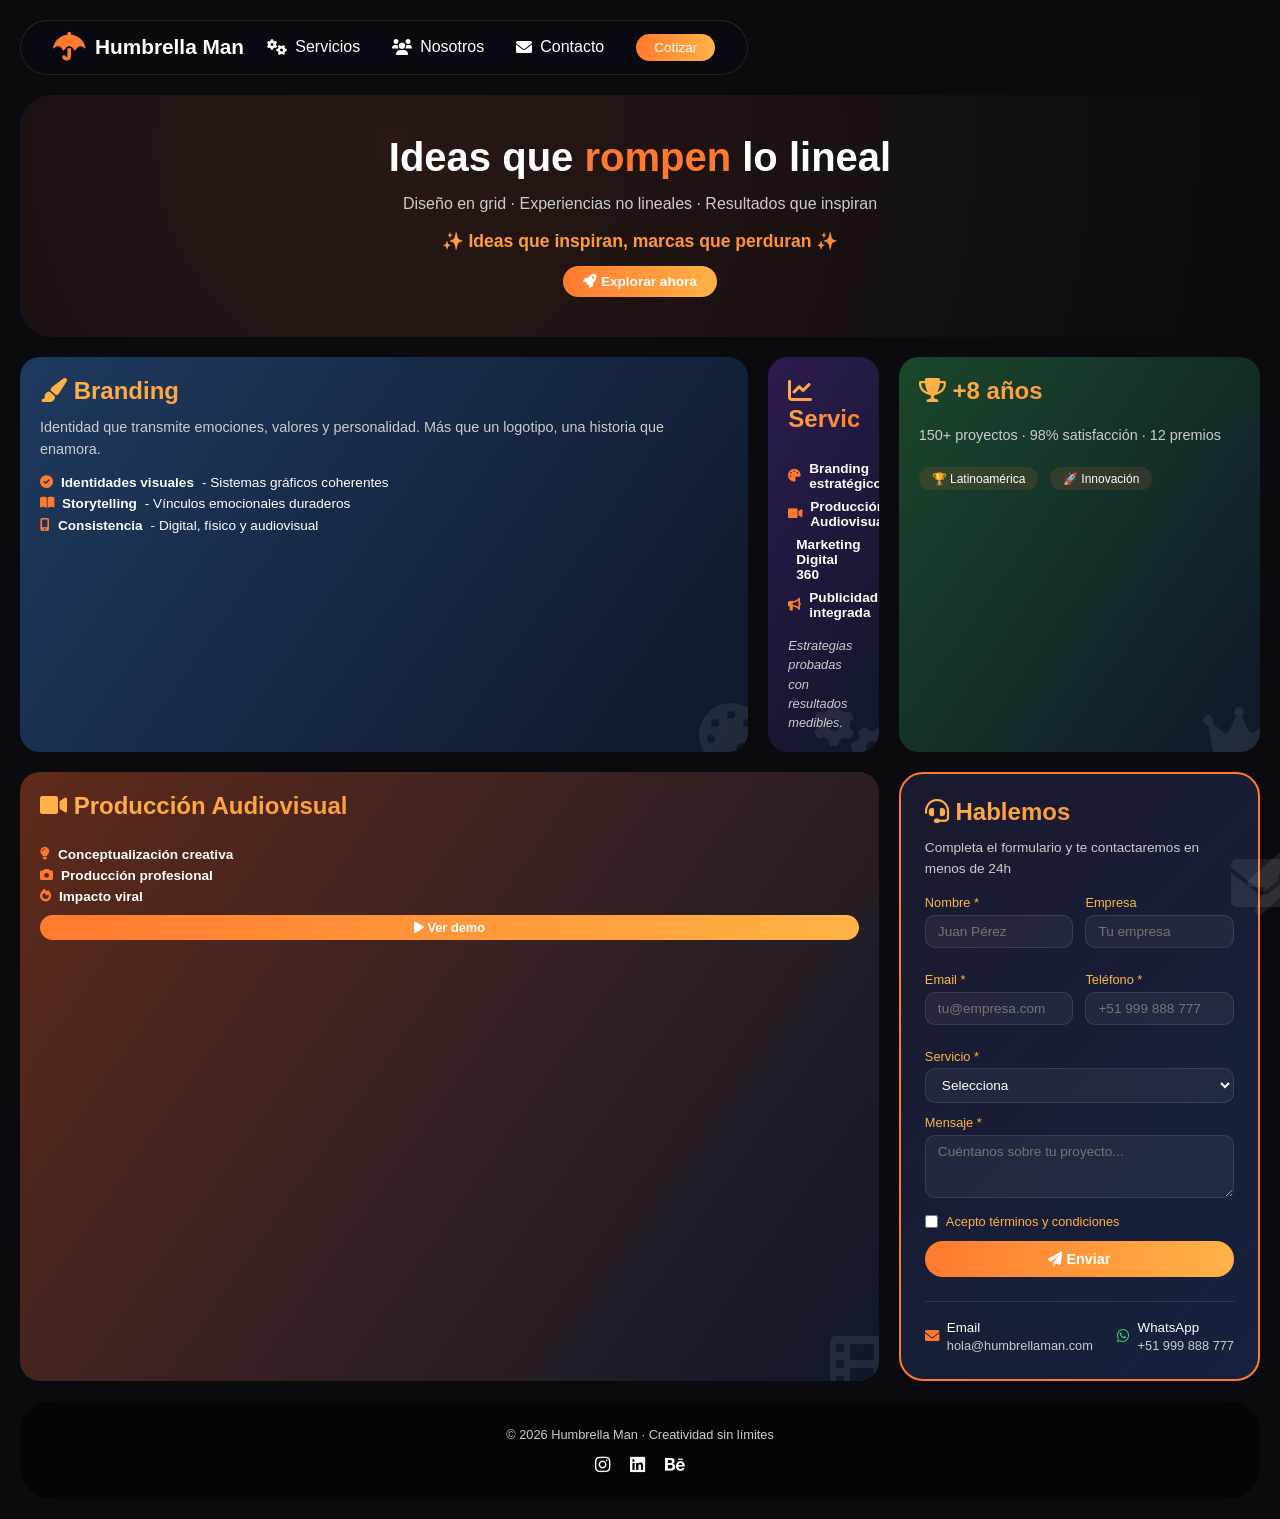
==== commit b3d2dc37: "Add files via upload" ====
--- a/index.html
+++ b/index.html
@@ -3,7 +3,7 @@
 <head>
   <meta charset="UTF-8">
   <meta name="viewport" content="width=device-width, initial-scale=1.0">
-  <title>Humbrella Man </title>
+  <title>Humbrella Man | Agencia Publicitaria Creativa</title>
   <style>
     * {
       margin: 0;
@@ -15,9 +15,136 @@
       font-family: 'Inter', sans-serif;
       background: #0a0a0f;
       color: white;
-    }
-
-    
+      overflow-x: hidden;
+    }
+
+    /* ========== MENÚ HAMBURGUESA ========== */
+    .header-area {
+      position: sticky;
+      top: 0;
+      z-index: 1000;
+      background: rgba(10, 10, 20, 0.95);
+      backdrop-filter: blur(12px);
+      border-radius: 60px;
+      padding: 0.75rem 2rem;
+      display: flex;
+      justify-content: space-between;
+      align-items: center;
+      transform: none !important;
+      border: 1px solid rgba(255, 255, 255, 0.1);
+    }
+
+    .header-area:hover {
+      transform: none !important;
+      box-shadow: none !important;
+    }
+
+    .nav-links {
+      display: flex;
+      gap: 2rem;
+      align-items: center;
+    }
+
+    .nav-links a {
+      color: white;
+      text-decoration: none;
+      font-weight: 500;
+      transition: color 0.3s;
+      display: flex;
+      align-items: center;
+      gap: 8px;
+    }
+
+    .nav-links a:hover {
+      color: #ff7a2f;
+    }
+
+    .menu-toggle {
+      display: none;
+      cursor: pointer;
+      font-size: 1.8rem;
+      color: #ff7a2f;
+      background: none;
+      border: none;
+    }
+
+    /* Menú móvil */
+    .mobile-menu {
+      position: fixed;
+      top: 0;
+      right: -100%;
+      width: 80%;
+      max-width: 350px;
+      height: 100vh;
+      background: linear-gradient(135deg, #1a1a2e, #0f0f1a);
+      z-index: 2000;
+      padding: 2rem;
+      transition: right 0.3s cubic-bezier(0.2, 0.9, 0.4, 1.1);
+      backdrop-filter: blur(10px);
+    }
+
+    .mobile-menu.active { right: 0; }
+
+    .mobile-menu-header {
+      display: flex;
+      justify-content: space-between;
+      align-items: center;
+      margin-bottom: 2rem;
+      padding-bottom: 1rem;
+      border-bottom: 1px solid rgba(255, 122, 47, 0.3);
+    }
+
+    .close-menu {
+      background: none;
+      border: none;
+      font-size: 1.5rem;
+      color: #ff7a2f;
+      cursor: pointer;
+    }
+
+    .mobile-nav-links {
+      display: flex;
+      flex-direction: column;
+      gap: 1.5rem;
+    }
+
+    .mobile-nav-links a {
+      color: white;
+      text-decoration: none;
+      font-size: 1.2rem;
+      padding: 0.5rem 0;
+      display: flex;
+      align-items: center;
+      gap: 12px;
+      transition: all 0.3s;
+      border-left: 3px solid transparent;
+      padding-left: 12px;
+    }
+
+    .mobile-nav-links a:hover {
+      color: #ff7a2f;
+      border-left-color: #ff7a2f;
+    }
+
+    .menu-overlay {
+      position: fixed;
+      top: 0;
+      left: 0;
+      width: 100%;
+      height: 100%;
+      background: rgba(0, 0, 0, 0.7);
+      z-index: 1999;
+      opacity: 0;
+      visibility: hidden;
+      transition: all 0.3s ease;
+    }
+
+    .menu-overlay.active {
+      opacity: 1;
+      visibility: visible;
+    }
+
+    /* ========== LAYOUT PRINCIPAL ========== */
     .master-grid {
       display: grid;
       grid-template-areas: 
@@ -26,68 +153,323 @@
         "branding servicios destacado destacado"
         "audiovisual audiovisual contacto contacto"
         "footer footer footer footer";
-      gap: 1.5rem;
-      padding: 1.5rem;
+      gap: 1.25rem;
+      padding: 1.25rem;
       max-width: 1400px;
       margin: 0 auto;
     }
 
-    /* Tarjetas con ángulos y posiciones distintas */
+    /* ========== TARJETAS COMPACTAS ========== */
     .grid-card {
       background: linear-gradient(135deg, #1a1a2e, #16213e);
-      border-radius: 24px;
-      padding: 2rem;
-      transition: all 0.4s cubic-bezier(0.2, 0.9, 0.4, 1.1);
+      border-radius: 20px;
+      padding: 1.25rem;
+      transition: all 0.3s cubic-bezier(0.2, 0.9, 0.4, 1.1);
       position: relative;
       overflow: hidden;
+      display: flex;
+      flex-direction: column;
     }
 
     .grid-card:hover {
-      transform: translateY(-8px) rotate(1deg);
-      box-shadow: 0 20px 40px rgba(255, 122, 47, 0.2);
+      transform: translateY(-4px);
+      box-shadow: 0 15px 30px rgba(255, 122, 47, 0.15);
     }
 
     /* Áreas específicas */
-    .header-area { grid-area: header; background: rgba(255,255,255,0.05); backdrop-filter: blur(10px); border-radius: 60px; padding: 1rem 2rem; display: flex; justify-content: space-between; align-items: center; }
-    .hero-area { grid-area: hero; background: radial-gradient(circle at 30% 20%, #ff7a2f20, #0a0a0f); border-radius: 48px; text-align: center; padding: 4rem; }
-    .branding-area { grid-area: branding; background: linear-gradient(125deg, #1e3a5f, #0f172a); transform: rotate(-1deg); }
-    .servicios-area { grid-area: servicios; background: linear-gradient(125deg, #2d1b4e, #0f172a); transform: rotate(1deg); margin-top: 2rem; }
+    .hero-area { 
+      grid-area: hero; 
+      background: radial-gradient(circle at 30% 20%, #ff7a2f20, #0a0a0f); 
+      border-radius: 32px; 
+      text-align: center; 
+      padding: 2.5rem; 
+    }
+    
+    .branding-area { grid-area: branding; background: linear-gradient(125deg, #1e3a5f, #0f172a); }
+    .servicios-area { grid-area: servicios; background: linear-gradient(125deg, #2d1b4e, #0f172a); }
     .destacado-area { grid-area: destacado; background: linear-gradient(125deg, #1a472a, #0f172a); }
-    .audiovisual-area { grid-area: audiovisual; background: linear-gradient(125deg, #5f2a1a, #0f172a); transform: translateY(-1rem); }
-    .contacto-area { grid-area: contacto; background: #1a1a2e; border: 2px solid #ff7a2f; }
-    .footer-area { grid-area: footer; text-align: center; padding: 2rem; background: rgba(0,0,0,0.5); border-radius: 48px; }
-
-    /* Elementos flotantes y decoración */
+    .audiovisual-area { grid-area: audiovisual; background: linear-gradient(125deg, #5f2a1a, #0f172a); }
+    
+    .contacto-area {
+      grid-area: contacto;
+      background: linear-gradient(135deg, #1a1a2e, #16213e);
+      border-radius: 24px;
+      padding: 1.5rem;
+      border: 2px solid #ff7a2f;
+    }
+
+    .footer-area { 
+      grid-area: footer; 
+      text-align: center; 
+      padding: 1.5rem; 
+      background: rgba(0,0,0,0.5); 
+      border-radius: 32px; 
+    }
+
+    /* Elementos flotantes decorativos más pequeños */
     .floating-icon {
       position: absolute;
-      font-size: 6rem;
-      opacity: 0.1;
-      bottom: -20px;
-      right: -20px;
+      font-size: 4rem;
+      opacity: 0.08;
+      bottom: -15px;
+      right: -15px;
       pointer-events: none;
     }
 
-    h2 { font-size: 2rem; margin-bottom: 1rem; background: linear-gradient(135deg, #ffb347, #ff7a2f); -webkit-background-clip: text; background-clip: text; color: transparent; }
-    h3 { font-size: 1.5rem; margin-bottom: 1rem; color: #ffb347; }
-    p { line-height: 1.6; color: #ccc; }
-    ul { list-style: none; margin-top: 1rem; }
-    li { margin: 0.8rem 0; display: flex; align-items: center; gap: 10px; }
-    li i { color: #ff7a2f; }
-
+    /* Tipografía más compacta */
+    h2 { 
+      font-size: 1.5rem; 
+      margin-bottom: 0.75rem; 
+      background: linear-gradient(135deg, #ffb347, #ff7a2f); 
+      -webkit-background-clip: text; 
+      background-clip: text; 
+      color: transparent; 
+    }
+    
+    h3 { 
+      font-size: 1.2rem; 
+      margin-bottom: 0.5rem; 
+      color: #ffb347; 
+    }
+    
+    p { 
+      line-height: 1.5; 
+      color: #ccc; 
+      font-size: 0.9rem;
+    }
+    
+    ul { 
+      list-style: none; 
+      margin-top: 0.5rem; 
+    }
+    
+    li { 
+      margin: 0.4rem 0; 
+      display: flex; 
+      align-items: center; 
+      gap: 8px; 
+      font-size: 0.85rem;
+    }
+    
+    li i { 
+      color: #ff7a2f; 
+      font-size: 0.8rem;
+    }
+
+    /* Botón genérico */
     .btn-grid {
       display: inline-block;
       background: linear-gradient(95deg, #ff7a2f, #ffb347);
-      padding: 12px 28px;
+      padding: 8px 20px;
       border-radius: 40px;
       text-decoration: none;
       color: white;
       font-weight: bold;
+      margin-top: 0.75rem;
+      transition: 0.3s;
+      border: none;
+      cursor: pointer;
+      text-align: center;
+      font-size: 0.85rem;
+    }
+
+    .btn-grid:hover { 
+      transform: scale(1.02); 
+      box-shadow: 0 8px 15px rgba(255,122,47,0.3); 
+    }
+
+    /* ========== SERVICIOS (CONTENIDO COMPACTO) ========== */
+    .servicios-area ul li {
+      margin: 0.5rem 0;
+    }
+    
+    .servicios-area small {
+      font-size: 0.7rem;
+      color: #888;
+      display: block;
+      margin-left: 1.5rem;
+    }
+
+    /* ========== DESTACADO COMPACTO ========== */
+    .destacado-area p {
+      font-size: 0.9rem !important;
+      margin: 0.5rem 0;
+    }
+    
+    .destacado-area span {
+      font-size: 0.8rem;
+      padding: 0.3rem 0.8rem !important;
+    }
+
+    /* ========== VIDEO EXPANDIBLE ========== */
+    .video-expanded {
       margin-top: 1rem;
-      transition: 0.3s;
-    }
-
-    .btn-grid:hover { transform: scale(1.05); box-shadow: 0 10px 20px rgba(255,122,47,0.4); }
-
+      animation: expandVideo 0.4s ease;
+    }
+
+    @keyframes expandVideo {
+      from { opacity: 0; transform: translateY(-10px); }
+      to { opacity: 1; transform: translateY(0); }
+    }
+
+    .video-container {
+      background: rgba(0, 0, 0, 0.4);
+      border-radius: 16px;
+      padding: 1rem;
+      border: 1px solid rgba(255, 122, 47, 0.3);
+    }
+
+    .video-header {
+      display: flex;
+      justify-content: space-between;
+      align-items: center;
+      margin-bottom: 1rem;
+      flex-wrap: wrap;
+      gap: 0.5rem;
+    }
+
+    .video-header h3 {
+      font-size: 1.1rem;
+      margin: 0;
+    }
+
+    .close-video-btn {
+      background: rgba(255, 255, 255, 0.1);
+      border: none;
+      color: #ff7a2f;
+      font-size: 0.85rem;
+      cursor: pointer;
+      padding: 5px 12px;
+      border-radius: 40px;
+      transition: all 0.3s ease;
+      display: flex;
+      align-items: center;
+      gap: 6px;
+    }
+
+    .video-wrapper iframe {
+      width: 100%;
+      height: 280px;
+      border-radius: 12px;
+    }
+
+    .video-stats {
+      display: flex;
+      gap: 1rem;
+      flex-wrap: wrap;
+      padding-top: 0.5rem;
+      margin-top: 0.5rem;
+      border-top: 1px solid rgba(255, 255, 255, 0.1);
+    }
+
+    .video-stats span {
+      display: flex;
+      align-items: center;
+      gap: 6px;
+      font-size: 0.75rem;
+      color: #888;
+    }
+
+    /* ========== FORMULARIO COMPACTO ========== */
+    .form-row {
+      display: grid;
+      grid-template-columns: 1fr 1fr;
+      gap: 0.75rem;
+      margin-bottom: 0.75rem;
+    }
+
+    .form-group { margin-bottom: 0.75rem; }
+
+    .form-group label {
+      display: block;
+      margin-bottom: 0.3rem;
+      color: #ffb347;
+      font-weight: 500;
+      font-size: 0.8rem;
+    }
+
+    .form-group input,
+    .form-group select,
+    .form-group textarea {
+      width: 100%;
+      padding: 8px 12px;
+      background: rgba(255, 255, 255, 0.05);
+      border: 1px solid rgba(255, 255, 255, 0.1);
+      border-radius: 10px;
+      color: white;
+      font-family: inherit;
+      font-size: 0.85rem;
+    }
+
+    .form-group input:focus,
+    .form-group select:focus,
+    .form-group textarea:focus {
+      outline: none;
+      border-color: #ff7a2f;
+      background: rgba(255, 122, 47, 0.05);
+    }
+
+    .submit-btn {
+      background: linear-gradient(95deg, #ff7a2f, #ffb347);
+      padding: 10px 20px;
+      border: none;
+      border-radius: 40px;
+      color: white;
+      font-weight: bold;
+      cursor: pointer;
+      width: 100%;
+      transition: all 0.3s;
+      font-size: 0.9rem;
+    }
+
+    .submit-btn:hover {
+      transform: scale(1.01);
+      box-shadow: 0 8px 15px rgba(255, 122, 47, 0.3);
+    }
+
+    .form-message {
+      margin-top: 0.75rem;
+      padding: 8px;
+      border-radius: 10px;
+      text-align: center;
+      display: none;
+      font-size: 0.8rem;
+    }
+
+    .form-message.success {
+      display: block;
+      background: rgba(16, 185, 129, 0.2);
+      border: 1px solid #10b981;
+      color: #10b981;
+    }
+
+    .form-message.error {
+      display: block;
+      background: rgba(239, 68, 68, 0.2);
+      border: 1px solid #ef4444;
+      color: #ef4444;
+    }
+
+    .toast-notification {
+      position: fixed;
+      bottom: 20px;
+      right: 20px;
+      z-index: 3000;
+      padding: 10px 20px;
+      border-radius: 10px;
+      background: linear-gradient(135deg, #1a1a2e, #16213e);
+      border-left: 4px solid #10b981;
+      color: white;
+      font-size: 0.85rem;
+      animation: slideIn 0.3s ease;
+    }
+
+    @keyframes slideIn {
+      from { transform: translateX(100%); opacity: 0; }
+      to { transform: translateX(0); opacity: 1; }
+    }
+
+    /* ========== RESPONSIVE ========== */
     @media (max-width: 900px) {
       .master-grid {
         grid-template-areas: 
@@ -101,12 +483,18 @@
           "footer";
         gap: 1rem;
       }
-      .branding-area, .servicios-area { transform: none; }
-    }
-
-    @keyframes float {
-      0%, 100% { transform: translateY(0px); }
-      50% { transform: translateY(-10px); }
+      .nav-links { display: none; }
+      .menu-toggle { display: block; }
+      .form-row { grid-template-columns: 1fr; }
+      .video-wrapper iframe { height: 200px; }
+    }
+
+    @media (max-width: 480px) {
+      .grid-card { padding: 1rem; }
+      .hero-area { padding: 1.5rem; }
+      .hero-area h1 { font-size: 1.8rem !important; }
+      h2 { font-size: 1.3rem; }
+      .video-wrapper iframe { height: 180px; }
     }
   </style>
   <link rel="stylesheet" href="https://cdnjs.cloudflare.com/ajax/libs/font-awesome/6.0.0-beta3/css/all.min.css">
@@ -115,89 +503,329 @@
   <div class="master-grid">
     
     <!-- Header -->
-    <div class="header-area grid-card">
+    <div class="header-area">
       <div style="display: flex; align-items: center; gap: 10px;">
-        <i class="fas fa-umbrella" style="font-size: 2rem; color: #ff7a2f;"></i>
-        <h1 style="font-size: 1.5rem;">Humbrella Man</h1>
+        <i class="fas fa-umbrella" style="font-size: 1.8rem; color: #ff7a2f;"></i>
+        <h1 style="font-size: 1.3rem;">Humbrella Man</h1>
       </div>
-      <div>
-        <i class="fas fa-bars" style="font-size: 1.5rem; cursor: pointer;"></i>
+      <nav class="nav-links">
+        <a href="#servicios"><i class="fas fa-cogs"></i> Servicios</a>
+        <a href="#nosotros"><i class="fas fa-users"></i> Nosotros</a>
+        <a href="#contacto"><i class="fas fa-envelope"></i> Contacto</a>
+        <a href="#contacto" style="background: linear-gradient(95deg, #ff7a2f, #ffb347); padding: 6px 18px; border-radius: 40px; font-size: 0.85rem;">Cotizar</a>
+      </nav>
+      <button class="menu-toggle" id="menuToggle"><i class="fas fa-bars"></i></button>
+    </div>
+
+    <!-- Menú móvil -->
+    <div class="mobile-menu" id="mobileMenu">
+      <div class="mobile-menu-header">
+        <div class="mobile-menu-logo">
+          <i class="fas fa-umbrella" style="font-size: 1.5rem; color: #ff7a2f;"></i>
+          <span style="font-weight: bold;">Humbrella Man</span>
+        </div>
+        <button class="close-menu" id="closeMenu"><i class="fas fa-times"></i></button>
+      </div>
+      <div class="mobile-nav-links">
+        <a href="#servicios"><i class="fas fa-cogs"></i> Servicios</a>
+        <a href="#nosotros"><i class="fas fa-users"></i> Nosotros</a>
+        <a href="#contacto"><i class="fas fa-envelope"></i> Contacto</a>
+        <a href="#contacto" style="background: linear-gradient(95deg, #ff7a2f, #ffb347); border-radius: 40px; justify-content: center; margin-top: 1rem; padding: 10px;"><i class="fas fa-rocket"></i> Cotizar</a>
       </div>
     </div>
-
-    <!-- Hero (grande, centrado) -->
-    <div class="hero-area grid-card">
+    <div class="menu-overlay" id="menuOverlay"></div>
+
+    <!-- Hero -->
+    <div class="hero-area">
       <i class="fas fa-bolt floating-icon"></i>
-      <h1 style="font-size: 3.5rem; margin-bottom: 1rem;">Ideas que <span style="color:#ff7a2f;">rompen</span> lo lineal</h1>
-      <p style="font-size: 1.3rem;">Diseño en grid · Experiencias no lineales · Resultados que inspiran</p>
-      <a href="#" class="btn-grid"><i class="fas fa-rocket"></i> Explorar ahora</a>
+      <h1 style="font-size: 2.5rem; margin-bottom: 0.75rem;">Ideas que <span style="color:#ff7a2f;">rompen</span> lo lineal</h1>
+      <p style="font-size: 1rem;">Diseño en grid · Experiencias no lineales · Resultados que inspiran</p>
+      <p style="font-size: 1.1rem; font-weight: 600; margin-top: 0.75rem; background: linear-gradient(135deg, #ffb347, #ff7a2f); -webkit-background-clip: text; background-clip: text; color: transparent;">✨ Ideas que inspiran, marcas que perduran ✨</p>
+      <a href="#contacto" class="btn-grid" style="margin-top: 0.75rem;"><i class="fas fa-rocket"></i> Explorar ahora</a>
     </div>
 
-    <!-- Branding (contenido que pediste) -->
-    <div class="branding-area grid-card">
+    <!-- Branding (COMPACTADO) -->
+    <div class="branding-area grid-card" id="nosotros">
       <i class="fas fa-palette floating-icon"></i>
       <h2><i class="fas fa-paintbrush"></i> Branding</h2>
-      <p>Construcción de identidad que transmite emociones, valores y personalidad. Más que un logotipo, una historia que enamora.</p>
+      <p>Identidad que transmite emociones, valores y personalidad. Más que un logotipo, una historia que enamora.</p>
       <ul>
-        <li><i class="fas fa-check-circle"></i> <strong>Identidades visuales poderosas</strong> - Sistemas gráficos coherentes</li>
-        <li><i class="fas fa-book-open"></i> <strong>Storytelling que conecta</strong> - Vínculos emocionales duraderos</li>
-        <li><i class="fas fa-mobile-alt"></i> <strong>Consistencia multiplataforma</strong> - Digital, físico y audiovisual</li>
+        <li><i class="fas fa-check-circle"></i> <strong>Identidades visuales</strong> - Sistemas gráficos coherentes</li>
+        <li><i class="fas fa-book-open"></i> <strong>Storytelling</strong> - Vínculos emocionales duraderos</li>
+        <li><i class="fas fa-mobile-alt"></i> <strong>Consistencia</strong> - Digital, físico y audiovisual</li>
       </ul>
     </div>
 
-    <!-- Servicios -->
-    <div class="servicios-area grid-card">
+    <!-- Servicios (COMPACTADO - MEJORADO) -->
+    <div class="servicios-area grid-card" id="servicios">
       <i class="fas fa-cogs floating-icon"></i>
       <h2><i class="fas fa-chart-line"></i> Servicios</h2>
       <ul>
-        <li><i class="fas fa-palette"></i> Branding estratégico</li>
-        <li><i class="fas fa-video"></i> Producción Audiovisual</li>
-        <li><i class="fas fa-chart-simple"></i> Marketing Digital 360</li>
-        <li><i class="fas fa-bullhorn"></i> Publicidad integrada</li>
+        <li><i class="fas fa-palette"></i> <strong>Branding estratégico</strong></li>
+        <li><i class="fas fa-video"></i> <strong>Producción Audiovisual</strong></li>
+        <li><i class="fas fa-chart-simple"></i> <strong>Marketing Digital 360</strong></li>
+        <li><i class="fas fa-bullhorn"></i> <strong>Publicidad integrada</strong></li>
       </ul>
+      <p style="margin-top: 0.5rem; font-size: 0.8rem; font-style: italic;">Estrategias probadas con resultados medibles.</p>
     </div>
 
-    <!-- Destacado (elemento llamativo) -->
+    <!-- Destacado (COMPACTADO) -->
     <div class="destacado-area grid-card">
       <i class="fas fa-crown floating-icon"></i>
       <h2><i class="fas fa-trophy"></i> +8 años</h2>
-      <p style="font-size: 1.2rem;">150+ proyectos exitosos · 98% clientes satisfechos · 12 premios creativos</p>
-      <div style="display: flex; gap: 1rem; margin-top: 1rem;">
-        <span style="background: #ff7a2f20; padding: 0.5rem 1rem; border-radius: 40px;">🏆 Latinoamérica</span>
-        <span style="background: #ff7a2f20; padding: 0.5rem 1rem; border-radius: 40px;">🚀 Innovación</span>
+      <p>150+ proyectos · 98% satisfacción · 12 premios</p>
+      <div style="display: flex; gap: 0.75rem; margin-top: 0.75rem; flex-wrap: wrap;">
+        <span style="background: #ff7a2f20; padding: 0.25rem 0.75rem; border-radius: 40px; font-size: 0.75rem;">🏆 Latinoamérica</span>
+        <span style="background: #ff7a2f20; padding: 0.25rem 0.75rem; border-radius: 40px; font-size: 0.75rem;">🚀 Innovación</span>
       </div>
     </div>
 
-    <!-- Audiovisual -->
-    <div class="audiovisual-area grid-card">
+    <!-- Audiovisual CON VIDEO FUNCIONAL -->
+    <div class="audiovisual-area grid-card" id="audiovisualSection">
       <i class="fas fa-film floating-icon"></i>
       <h2><i class="fas fa-video"></i> Producción Audiovisual</h2>
       <ul>
-        <li><i class="fas fa-lightbulb"></i> <strong>Conceptualización creativa</strong> - Estrategia emocional</li>
-        <li><i class="fas fa-camera"></i> <strong>Producción profesional</strong> - Calidad cinematográfica</li>
-        <li><i class="fas fa-fire"></i> <strong>Impacto viral</strong> - Contenido que se comparte</li>
+        <li><i class="fas fa-lightbulb"></i> <strong>Conceptualización creativa</strong></li>
+        <li><i class="fas fa-camera"></i> <strong>Producción profesional</strong></li>
+        <li><i class="fas fa-fire"></i> <strong>Impacto viral</strong></li>
       </ul>
-      <a href="#" class="btn-grid" style="padding: 8px 20px; font-size: 0.9rem;"><i class="fas fa-play"></i> Ver demo</a>
+      
+      <button id="expandVideoBtn" class="btn-grid" style="padding: 5px 16px; font-size: 0.8rem; margin-top: 0.25rem;">
+        <i class="fas fa-play"></i> Ver demo
+      </button>
+      
+      <div id="videoExpanded" class="video-expanded" style="display: none;">
+        <div class="video-container">
+          <div class="video-header">
+            <h3><i class="fas fa-film"></i> Demo Reel</h3>
+            <button id="closeVideoBtn" class="close-video-btn">
+              <i class="fas fa-times"></i> Cerrar
+            </button>
+          </div>
+          <div class="video-wrapper">
+            <iframe id="youtubeVideo" width="100%" height="280" src="https://www.youtube.com/embed/9vJRopau0g0" title="YouTube" frameborder="0" allow="accelerometer; autoplay; clipboard-write; encrypted-media; gyroscope; picture-in-picture" allowfullscreen></iframe>
+          </div>
+          <div class="video-stats">
+            <span><i class="fas fa-calendar"></i> 2026</span>
+            <span><i class="fas fa-clock"></i> Showreel</span>
+            <span><i class="fas fa-tag"></i> #Agency</span>
+          </div>
+        </div>
+      </div>
     </div>
 
     <!-- Contacto -->
-    <div class="contacto-area grid-card">
+    <div class="contacto-area" id="contacto">
       <i class="fas fa-envelope floating-icon"></i>
-      <h2><i class="fas fa-headset"></i> Hagamos magia</h2>
-      <p><i class="fas fa-envelope"></i> hola@humbrellaman.com</p>
-      <p><i class="fab fa-whatsapp"></i> +51 999 888 777</p>
-      <a href="#" class="btn-grid" style="padding: 8px 20px;"><i class="fas fa-paper-plane"></i> Cotizar proyecto</a>
+      <h2><i class="fas fa-headset"></i> Hablemos</h2>
+      <p style="margin-bottom: 1rem; font-size: 0.85rem;">Completa el formulario y te contactaremos en menos de 24h</p>
+      
+      <form id="contactForm">
+        <div class="form-row">
+          <div class="form-group">
+            <label>Nombre *</label>
+            <input type="text" id="nombre" required placeholder="Juan Pérez">
+          </div>
+          <div class="form-group">
+            <label>Empresa</label>
+            <input type="text" id="empresa" placeholder="Tu empresa">
+          </div>
+        </div>
+        <div class="form-row">
+          <div class="form-group">
+            <label>Email *</label>
+            <input type="email" id="email" required placeholder="tu@empresa.com">
+          </div>
+          <div class="form-group">
+            <label>Teléfono *</label>
+            <input type="tel" id="telefono" required placeholder="+51 999 888 777">
+          </div>
+        </div>
+        <div class="form-group">
+          <label>Servicio *</label>
+          <select id="servicio" required>
+            <option value="">Selecciona</option>
+            <option value="branding">Branding</option>
+            <option value="audiovisual">Producción Audiovisual</option>
+            <option value="marketing">Marketing Digital</option>
+            <option value="publicidad">Publicidad 360°</option>
+          </select>
+        </div>
+        <div class="form-group">
+          <label>Mensaje *</label>
+          <textarea id="mensaje" rows="3" required placeholder="Cuéntanos sobre tu proyecto..."></textarea>
+        </div>
+        <div class="form-group">
+          <label style="display: flex; align-items: center; gap: 8px; cursor: pointer;">
+            <input type="checkbox" id="terminos" required style="width: auto;">
+            Acepto términos y condiciones
+          </label>
+        </div>
+        <button type="submit" class="submit-btn" id="submitBtn">
+          <i class="fas fa-paper-plane"></i> Enviar
+        </button>
+        <div class="form-message" id="formMessage"></div>
+      </form>
+      
+      <div style="margin-top: 1.5rem; padding-top: 1rem; border-top: 1px solid rgba(255,255,255,0.1); display: flex; flex-wrap: wrap; justify-content: space-between; gap: 0.75rem;">
+        <div style="display: flex; align-items: center; gap: 8px;">
+          <i class="fas fa-envelope" style="color: #ff7a2f; font-size: 0.9rem;"></i>
+          <div><small>Email</small><p style="font-size: 0.8rem;">hola@humbrellaman.com</p></div>
+        </div>
+        <div style="display: flex; align-items: center; gap: 8px;">
+          <i class="fab fa-whatsapp" style="color: #25D366; font-size: 0.9rem;"></i>
+          <div><small>WhatsApp</small><p style="font-size: 0.8rem;">+51 999 888 777</p></div>
+        </div>
+      </div>
     </div>
 
     <!-- Footer -->
-    <div class="footer-area grid-card">
-      <p>© 2026 Humbrella Man · Creatividad sin límites · Diseño en Grid</p>
-      <div style="margin-top: 1rem;">
-        <i class="fab fa-instagram" style="margin: 0 10px; cursor: pointer;"></i>
-        <i class="fab fa-linkedin" style="margin: 0 10px; cursor: pointer;"></i>
-        <i class="fab fa-behance" style="margin: 0 10px; cursor: pointer;"></i>
+    <div class="footer-area">
+      <p style="font-size: 0.8rem;">© 2026 Humbrella Man · Creatividad sin límites</p>
+      <div style="margin-top: 0.75rem;">
+        <i class="fab fa-instagram" style="margin: 0 8px; cursor: pointer; font-size: 1.1rem;"></i>
+        <i class="fab fa-linkedin" style="margin: 0 8px; cursor: pointer; font-size: 1.1rem;"></i>
+        <i class="fab fa-behance" style="margin: 0 8px; cursor: pointer; font-size: 1.1rem;"></i>
       </div>
     </div>
   </div>
+
+  <script>
+    // ========== MENÚ HAMBURGUESA ==========
+    const menuToggle = document.getElementById('menuToggle');
+    const mobileMenu = document.getElementById('mobileMenu');
+    const menuOverlay = document.getElementById('menuOverlay');
+    const closeMenu = document.getElementById('closeMenu');
+    
+    function openMenuFunc() {
+      mobileMenu.classList.add('active');
+      menuOverlay.classList.add('active');
+      document.body.style.overflow = 'hidden';
+    }
+    
+    function closeMenuFunc() {
+      mobileMenu.classList.remove('active');
+      menuOverlay.classList.remove('active');
+      document.body.style.overflow = '';
+    }
+    
+    if (menuToggle) menuToggle.addEventListener('click', openMenuFunc);
+    if (closeMenu) closeMenu.addEventListener('click', closeMenuFunc);
+    if (menuOverlay) menuOverlay.addEventListener('click', closeMenuFunc);
+    
+    document.querySelectorAll('.mobile-nav-links a').forEach(link => {
+      link.addEventListener('click', (e) => {
+        const href = link.getAttribute('href');
+        if (href === '#contacto') {
+          e.preventDefault();
+          document.getElementById('contacto').scrollIntoView({ behavior: 'smooth' });
+        }
+        setTimeout(closeMenuFunc, 200);
+      });
+    });
+    
+    // ========== VIDEO EXPANDIBLE ==========
+    const expandVideoBtn = document.getElementById('expandVideoBtn');
+    const videoExpanded = document.getElementById('videoExpanded');
+    const closeVideoBtn = document.getElementById('closeVideoBtn');
+    const youtubeIframe = document.getElementById('youtubeVideo');
+    let videoSrc = youtubeIframe ? youtubeIframe.src : '';
+    
+    function expandVideo() {
+      if (videoExpanded) {
+        videoExpanded.style.display = 'block';
+        setTimeout(() => {
+          videoExpanded.scrollIntoView({ behavior: 'smooth', block: 'nearest' });
+        }, 100);
+      }
+    }
+    
+    function closeVideo() {
+      if (videoExpanded) {
+        videoExpanded.style.display = 'none';
+        if (youtubeIframe && videoSrc) {
+          youtubeIframe.src = '';
+          setTimeout(() => { youtubeIframe.src = videoSrc; }, 100);
+        }
+      }
+    }
+    
+    if (expandVideoBtn) expandVideoBtn.addEventListener('click', expandVideo);
+    if (closeVideoBtn) closeVideoBtn.addEventListener('click', closeVideo);
+    
+    // ========== FORMULARIO ==========
+    const contactForm = document.getElementById('contactForm');
+    const formMessage = document.getElementById('formMessage');
+    const submitBtn = document.getElementById('submitBtn');
+    
+    function showToast(message, type = 'success') {
+      const toast = document.createElement('div');
+      toast.className = 'toast-notification';
+      toast.style.borderLeftColor = type === 'success' ? '#10b981' : '#ef4444';
+      toast.innerHTML = `<i class="fas ${type === 'success' ? 'fa-check-circle' : 'fa-exclamation-circle'}"></i> ${message}`;
+      document.body.appendChild(toast);
+      setTimeout(() => toast.remove(), 4000);
+    }
+    
+    function isValidEmail(email) {
+      return /^[^\s@]+@[^\s@]+\.[^\s@]+$/.test(email);
+    }
+    
+    if (contactForm) {
+      contactForm.addEventListener('submit', async (e) => {
+        e.preventDefault();
+        
+        const nombre = document.getElementById('nombre')?.value.trim() || '';
+        const email = document.getElementById('email')?.value.trim() || '';
+        const telefono = document.getElementById('telefono')?.value.trim() || '';
+        const servicio = document.getElementById('servicio')?.value || '';
+        const mensaje = document.getElementById('mensaje')?.value.trim() || '';
+        const terminos = document.getElementById('terminos')?.checked || false;
+        
+        document.querySelectorAll('.form-group input, .form-group select, .form-group textarea').forEach(f => f.classList.remove('error'));
+        
+        let hasError = false;
+        if (!nombre) { document.getElementById('nombre')?.classList.add('error'); hasError = true; }
+        if (!email || !isValidEmail(email)) { document.getElementById('email')?.classList.add('error'); hasError = true; }
+        if (!telefono) { document.getElementById('telefono')?.classList.add('error'); hasError = true; }
+        if (!servicio) { document.getElementById('servicio')?.classList.add('error'); hasError = true; }
+        if (!mensaje) { document.getElementById('mensaje')?.classList.add('error'); hasError = true; }
+        if (!terminos) { hasError = true; showToast('Acepta los términos', 'error'); }
+        
+        if (hasError) {
+          formMessage.className = 'form-message error';
+          formMessage.innerHTML = '<i class="fas fa-exclamation-triangle"></i> Completa todos los campos';
+          formMessage.style.display = 'block';
+          setTimeout(() => formMessage.style.display = 'none', 4000);
+          return;
+        }
+        
+        submitBtn.disabled = true;
+        submitBtn.innerHTML = '<i class="fas fa-spinner fa-pulse"></i> Enviando...';
+        
+        try {
+          const cotizaciones = JSON.parse(localStorage.getItem('humbrella_cotizaciones') || '[]');
+          cotizaciones.push({ id: Date.now(), nombre, email, telefono, servicio, mensaje, fecha: new Date().toISOString() });
+          localStorage.setItem('humbrella_cotizaciones', JSON.stringify(cotizaciones));
+          
+          formMessage.className = 'form-message success';
+          formMessage.innerHTML = '<i class="fas fa-check-circle"></i> ¡Mensaje enviado! Te contactaremos pronto.';
+          formMessage.style.display = 'block';
+          showToast('¡Mensaje enviado!', 'success');
+          contactForm.reset();
+          setTimeout(() => formMessage.style.display = 'none', 5000);
+        } catch (error) {
+          formMessage.className = 'form-message error';
+          formMessage.innerHTML = '<i class="fas fa-exclamation-triangle"></i> Error al enviar';
+          formMessage.style.display = 'block';
+          showToast('Error al enviar', 'error');
+          setTimeout(() => formMessage.style.display = 'none', 4000);
+        } finally {
+          submitBtn.disabled = false;
+          submitBtn.innerHTML = '<i class="fas fa-paper-plane"></i> Enviar';
+        }
+      });
+    }
+  </script>
 </body>
 </html>
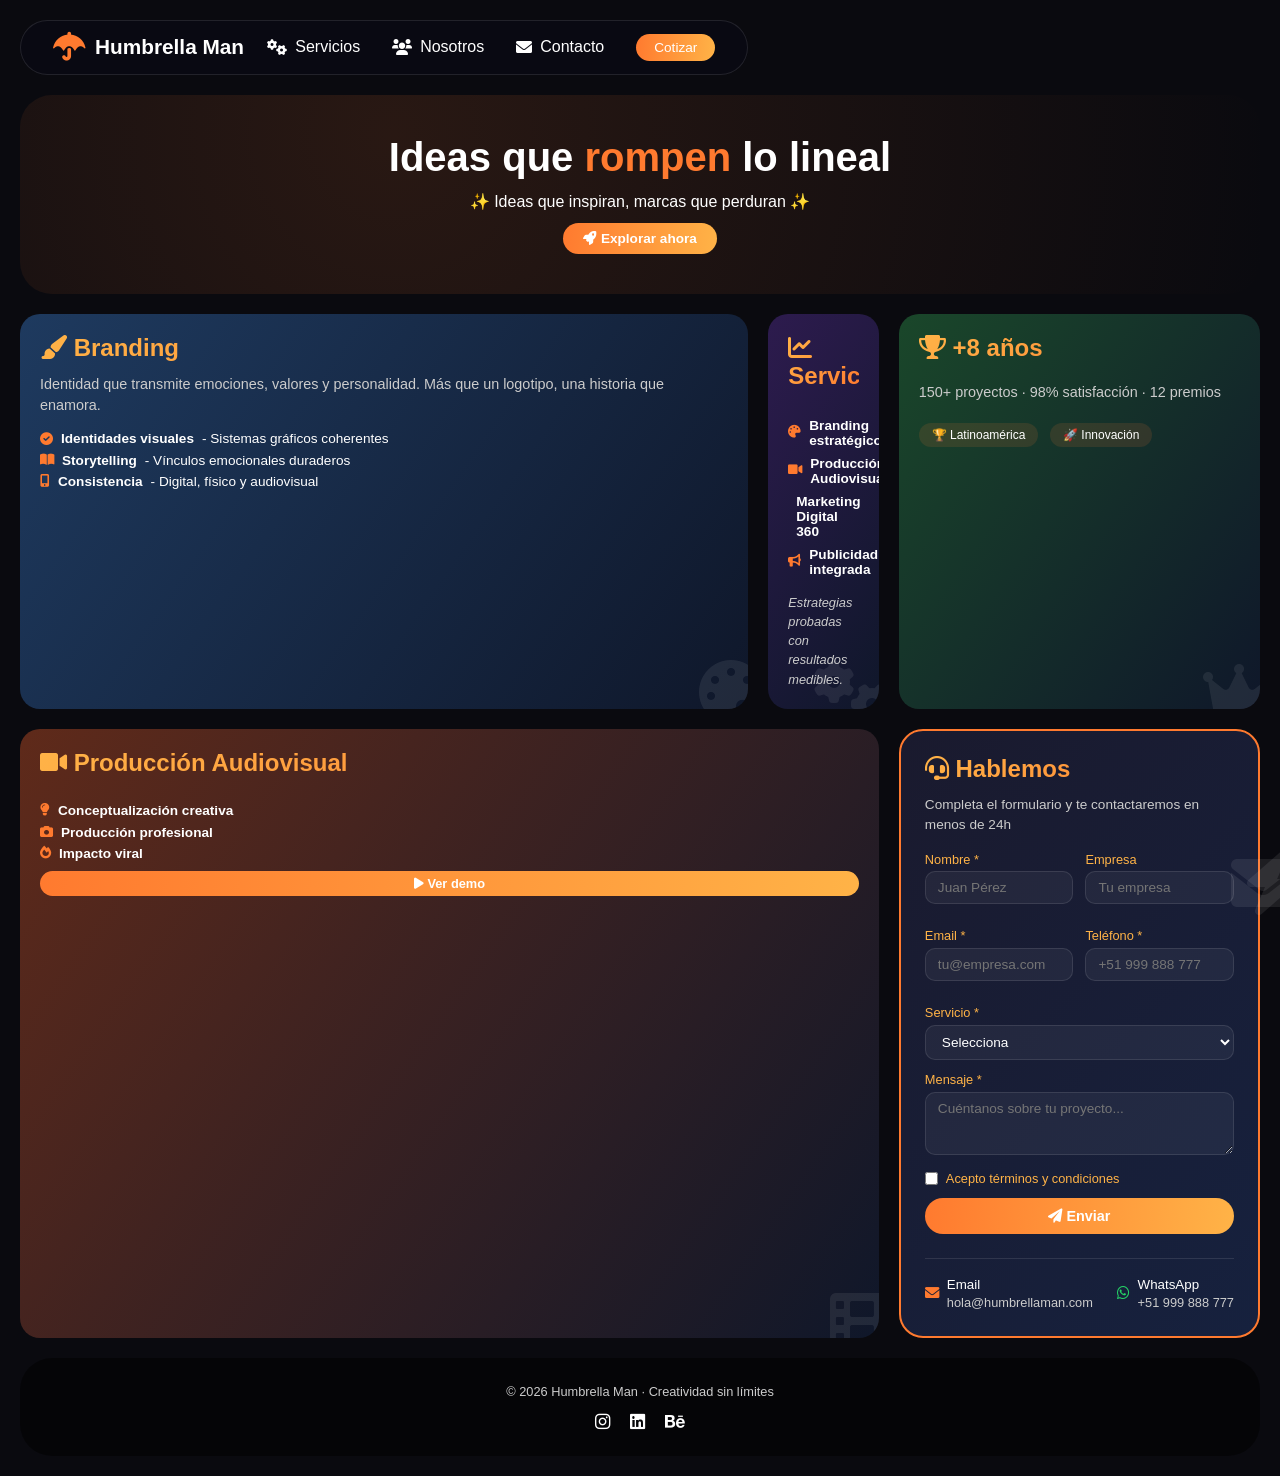
==== commit d35e9d3c: "Update greeting from 'Hello' to 'Goodbye'" ====
--- a/index.html
+++ b/index.html
@@ -538,8 +538,7 @@
     <!-- Hero -->
     <div class="hero-area">
       <i class="fas fa-bolt floating-icon"></i>
-      <h1 style="font-size: 2.5rem; margin-bottom: 0.75rem;">Ideas que <span style="color:#ff7a2f;">rompen</span> lo lineal</h1>
-      <p style="font-size: 1rem;">Diseño en grid · Experiencias no lineales · Resultados que inspiran</p>
+      <h1 style="font-size: 2.5rem; margin-bottom: 0.75rem;">Ideas que <span style="color:#ff7a2f;">rompen</span> lo lineal</h1
       <p style="font-size: 1.1rem; font-weight: 600; margin-top: 0.75rem; background: linear-gradient(135deg, #ffb347, #ff7a2f); -webkit-background-clip: text; background-clip: text; color: transparent;">✨ Ideas que inspiran, marcas que perduran ✨</p>
       <a href="#contacto" class="btn-grid" style="margin-top: 0.75rem;"><i class="fas fa-rocket"></i> Explorar ahora</a>
     </div>
@@ -828,4 +827,4 @@
     }
   </script>
 </body>
-</html>+</html>
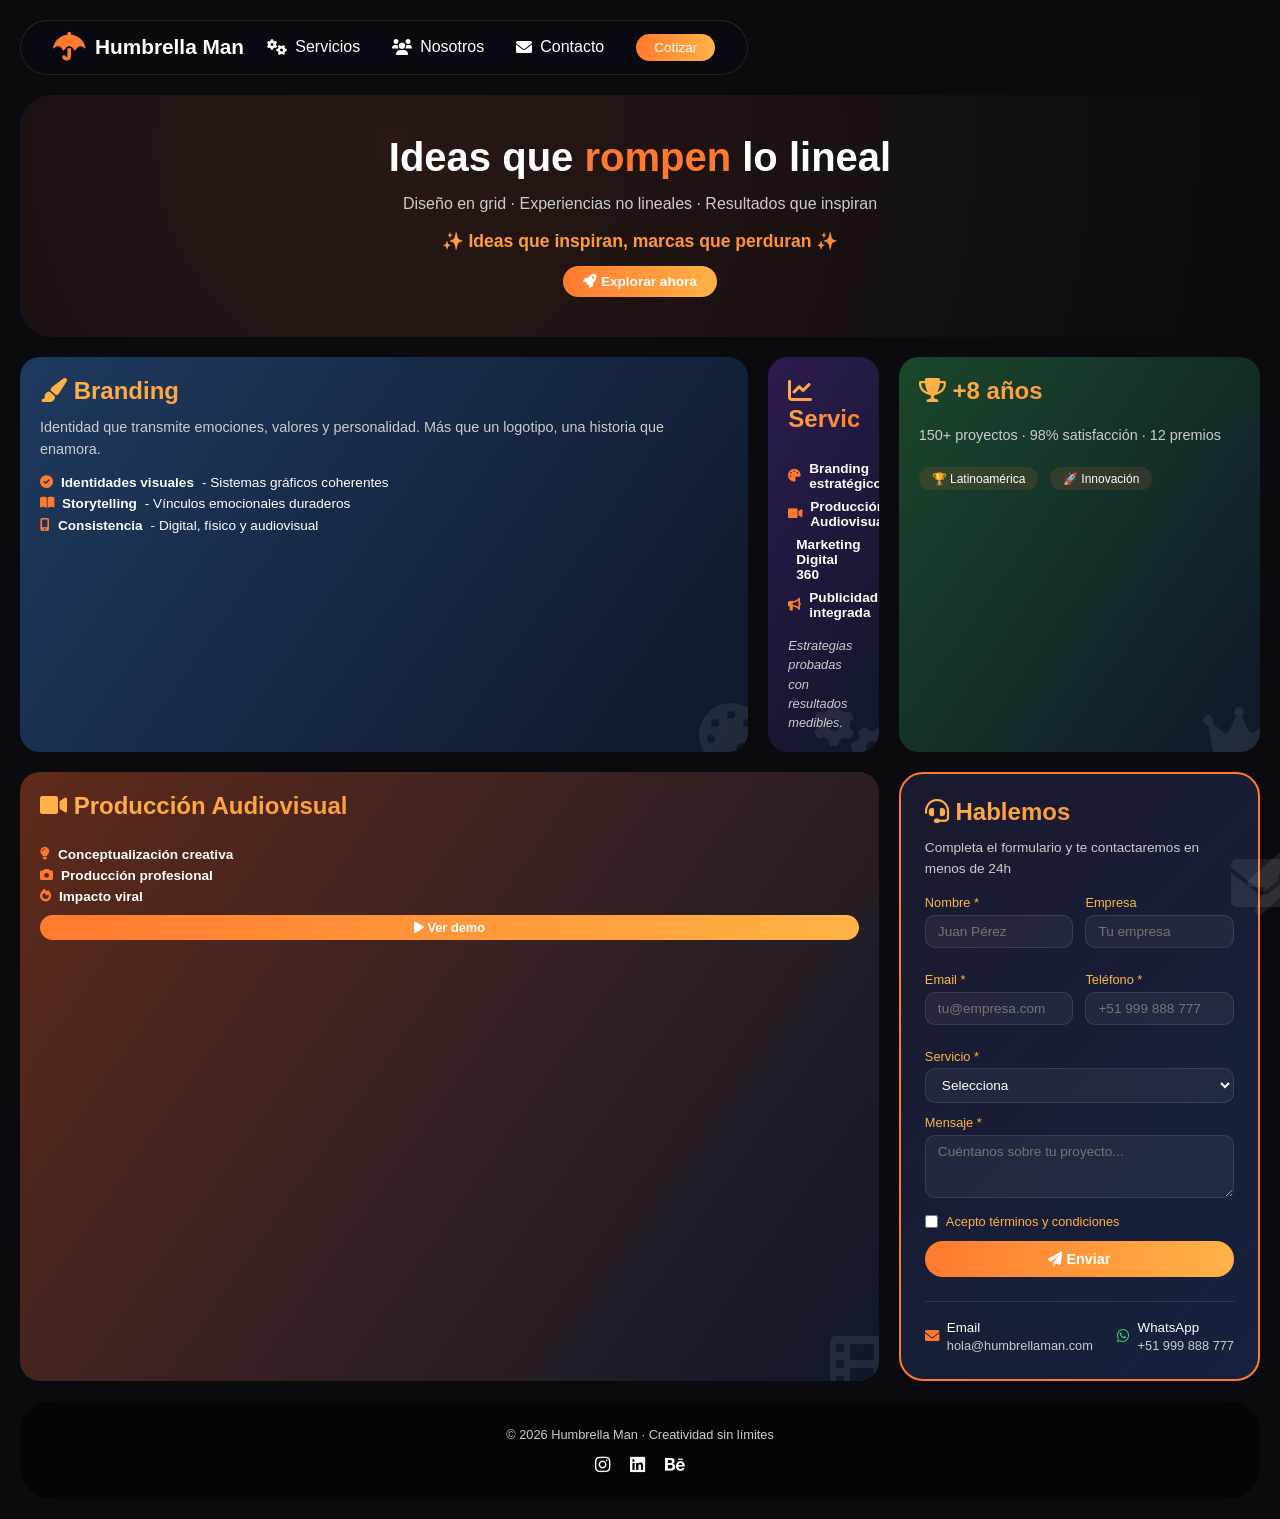
==== commit 9581b9f0: "Merge b3d2dc37eab9c87ceda51eced97ebadd0bc9777e into 9818d72d47b7ecada4b872fe59c4a965adb0481a" ====
--- a/index.html
+++ b/index.html
@@ -538,7 +538,8 @@
     <!-- Hero -->
     <div class="hero-area">
       <i class="fas fa-bolt floating-icon"></i>
-      <h1 style="font-size: 2.5rem; margin-bottom: 0.75rem;">Ideas que <span style="color:#ff7a2f;">rompen</span> lo lineal</h1
+      <h1 style="font-size: 2.5rem; margin-bottom: 0.75rem;">Ideas que <span style="color:#ff7a2f;">rompen</span> lo lineal</h1>
+      <p style="font-size: 1rem;">Diseño en grid · Experiencias no lineales · Resultados que inspiran</p>
       <p style="font-size: 1.1rem; font-weight: 600; margin-top: 0.75rem; background: linear-gradient(135deg, #ffb347, #ff7a2f); -webkit-background-clip: text; background-clip: text; color: transparent;">✨ Ideas que inspiran, marcas que perduran ✨</p>
       <a href="#contacto" class="btn-grid" style="margin-top: 0.75rem;"><i class="fas fa-rocket"></i> Explorar ahora</a>
     </div>
@@ -827,4 +828,4 @@
     }
   </script>
 </body>
-</html>
+</html>
